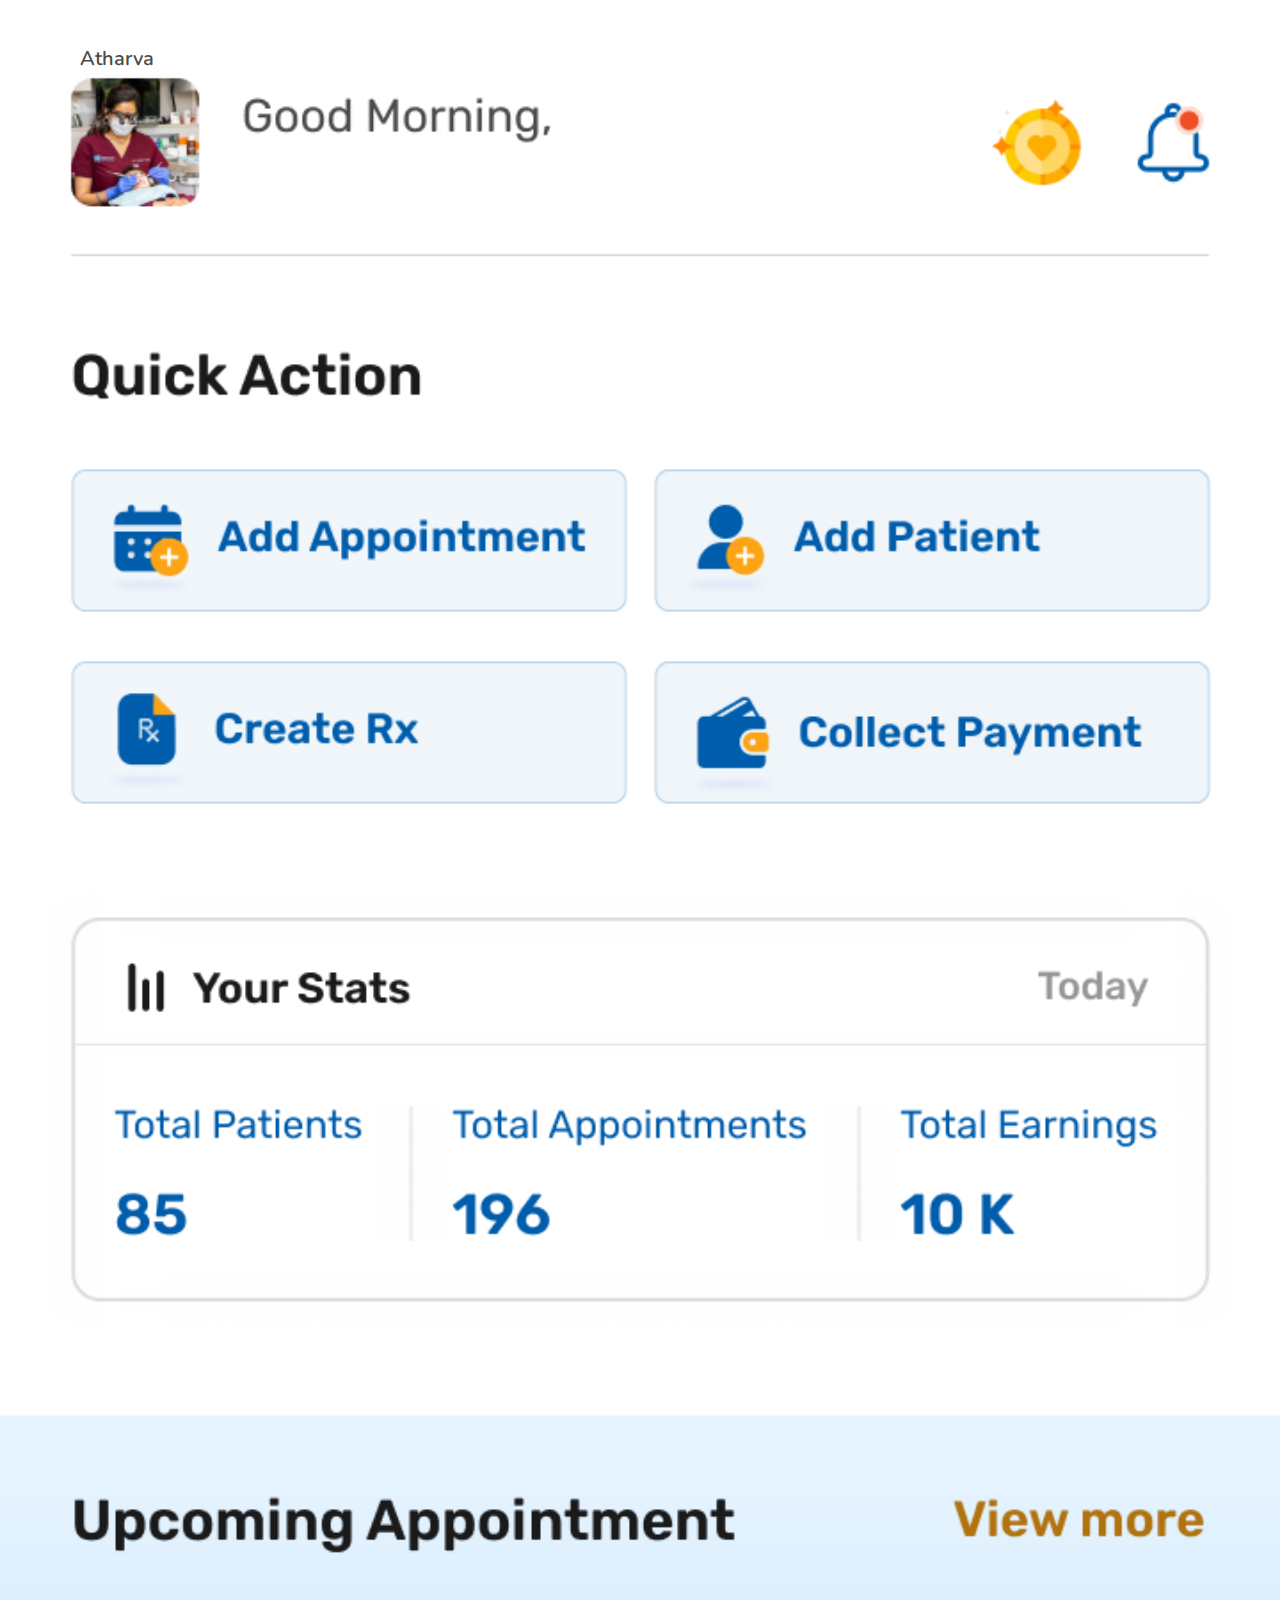
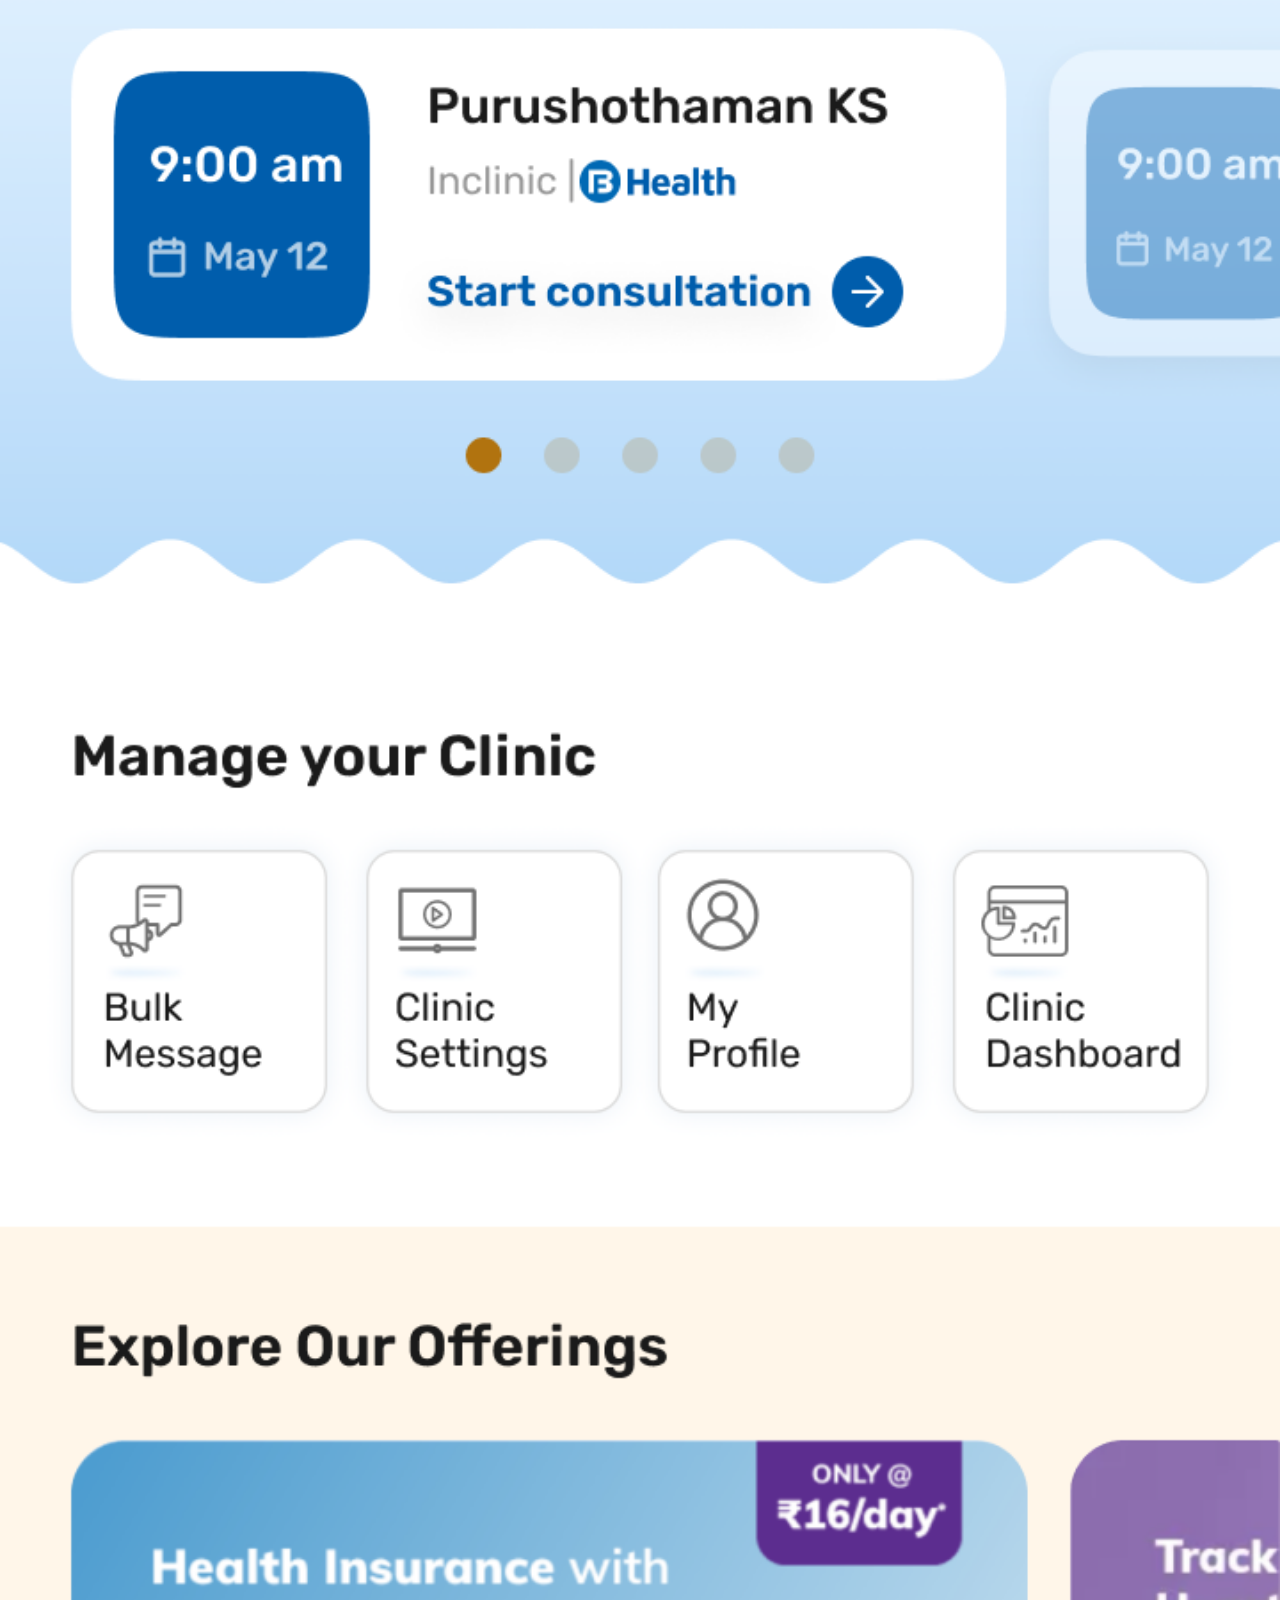
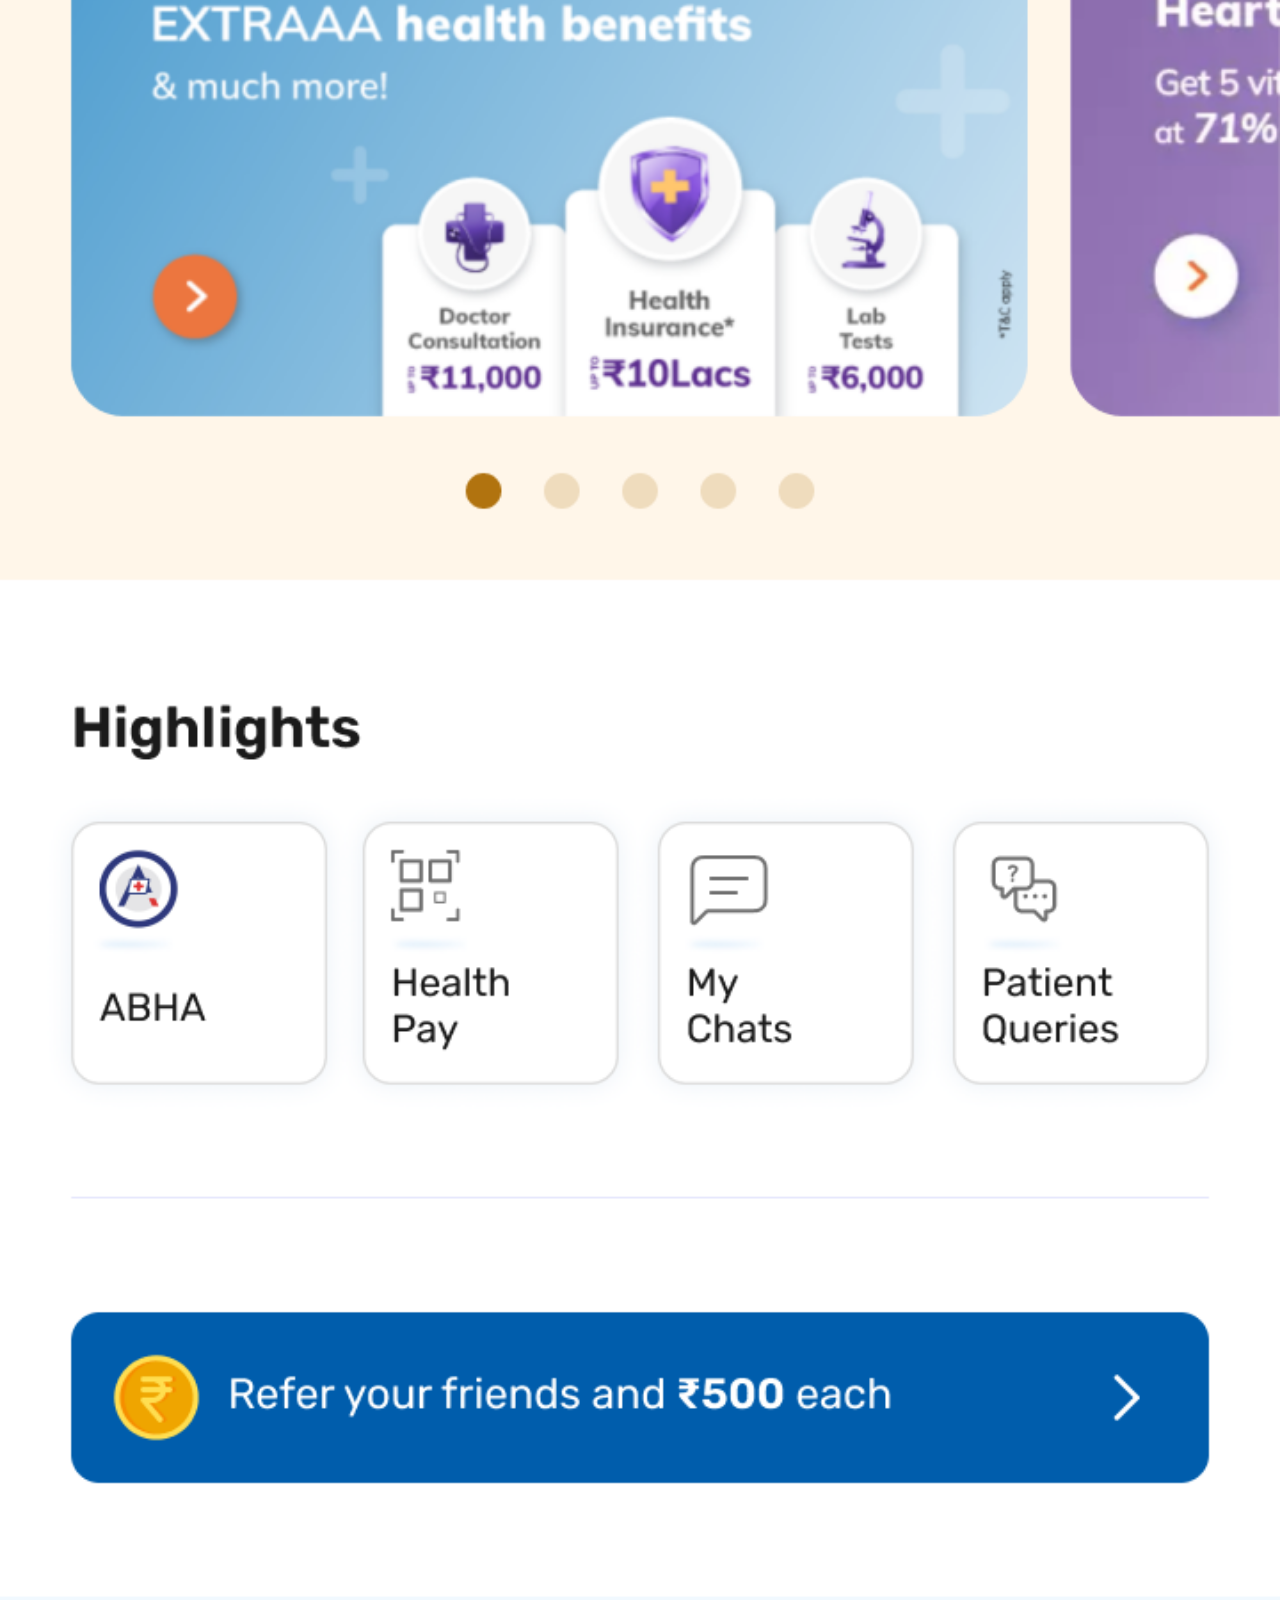
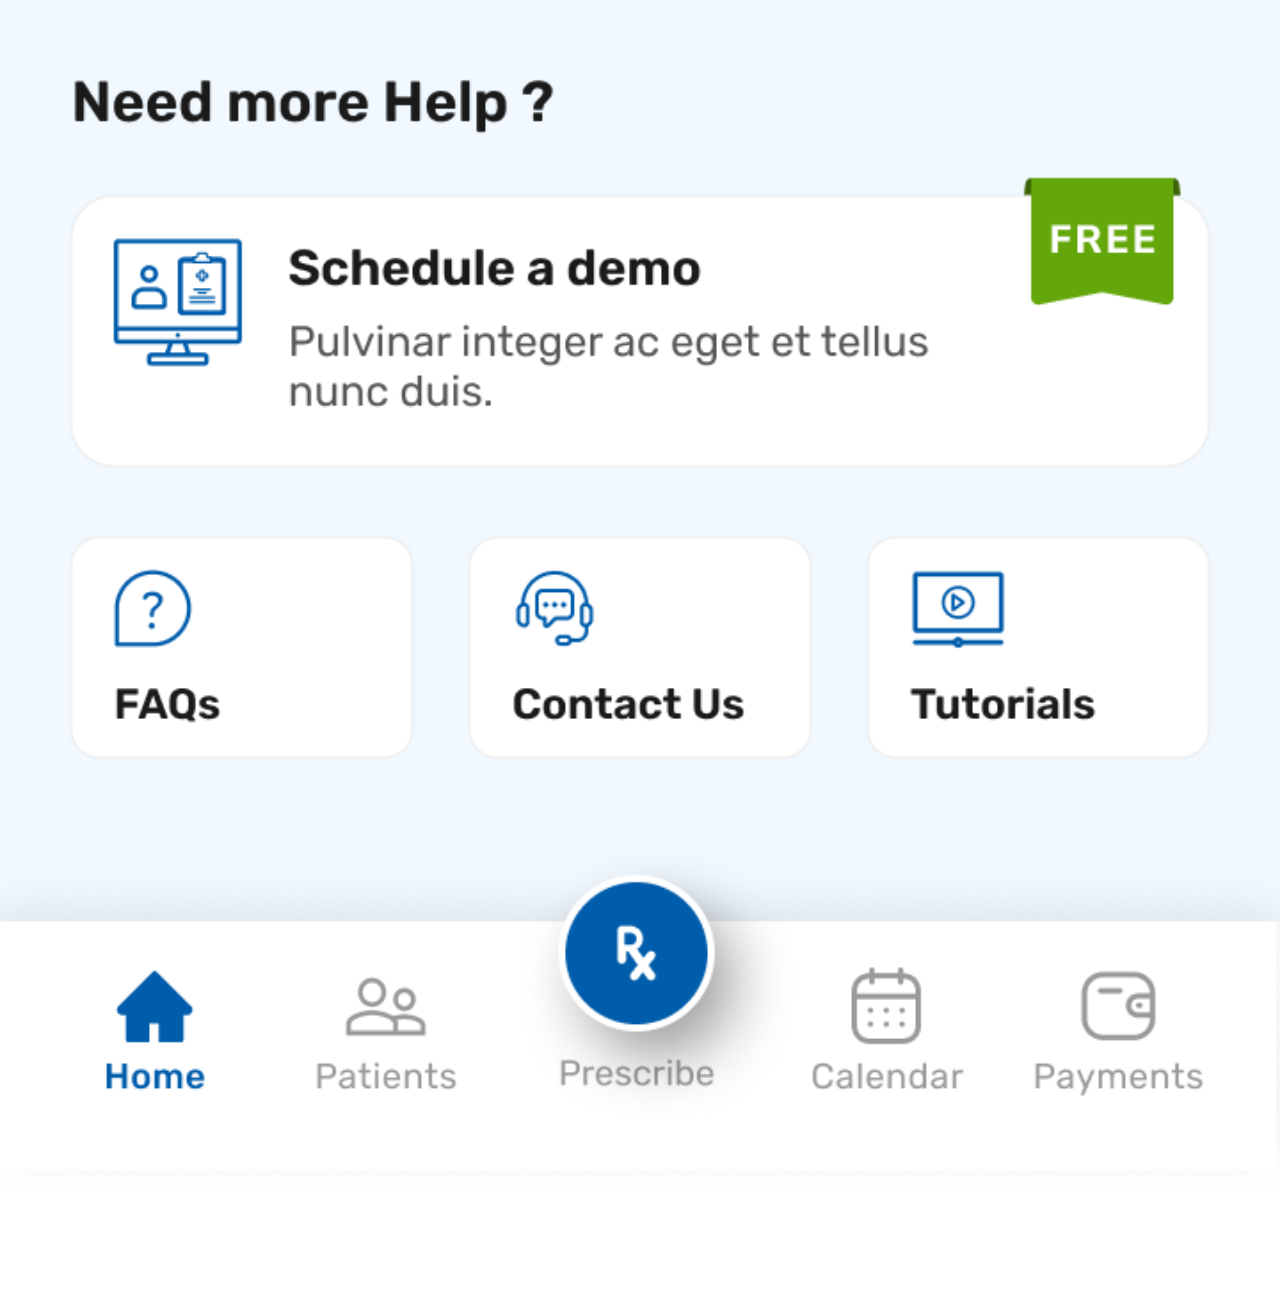
==== index.html @ d2f4ed84 "MOD | stules" ====
<!DOCTYPE html>
<html lang="en">
  <head>
    <meta charset="UTF-8">
    <meta name="viewport" content="width=device-width, initial-scale=1.0">
    <meta http-equiv="X-UA-Compatible" content="ie=edge">
    <link rel="stylesheet" href="css/style.css">
    <link rel="manifest" href="manifest.json">
    <!-- ios support -->
    <link rel="apple-touch-icon" href="images/icons/icon-72x72.png">
    <link rel="apple-touch-icon" href="images/icons/icon-96x96.png">
    <link rel="apple-touch-icon" href="images/icons/icon-128x128.png">
    <link rel="apple-touch-icon" href="images/icons/icon-144x144.png">
    <link rel="apple-touch-icon" href="images/icons/icon-152x152.png">
    <link rel="apple-touch-icon" href="images/icons/icon-192x192.png">
    <link rel="apple-touch-icon" href="images/icons/icon-384x384.png">
    <link rel="apple-touch-icon" href="images/icons/icon-512x512.png">
    <meta name="apple-mobile-web-app-status-bar" content="#db4938">
    <meta name="theme-color" content="#db4938">
    <title>DRx App</title>
  </head>
  <body>
      <img src="https://atharvadeolalikar.github.io/bfhl-pwa/images/homepage-v2.png" class="homepage"/>
      <p class="docName" id="docName"></p>
      <script src="js/app.js"></script>
  </body>
</html>
---- css/style.css ----
@import url("https://fonts.googleapis.com/css?family=Nunito:400,700&display=swap");

body {
  background: #fdfdfd;
  font-family: "Nunito", sans-serif;
  font-size: 1rem;
  margin: 0;
  padding: 0;
  box-sizing: border-box;
}

.homepage{
  height: auto;
  width: 100%;
  position: absolute;
  top: 0;
  left: 0;
  bottom: 0;
  right: 0;
}

.docName{
  position: absolute;
  top: 25px;
  left: 80px;
  z-index: 999;
  color: #4B4B4B;
  font-size: 20px;
  font-weight: 600;
}
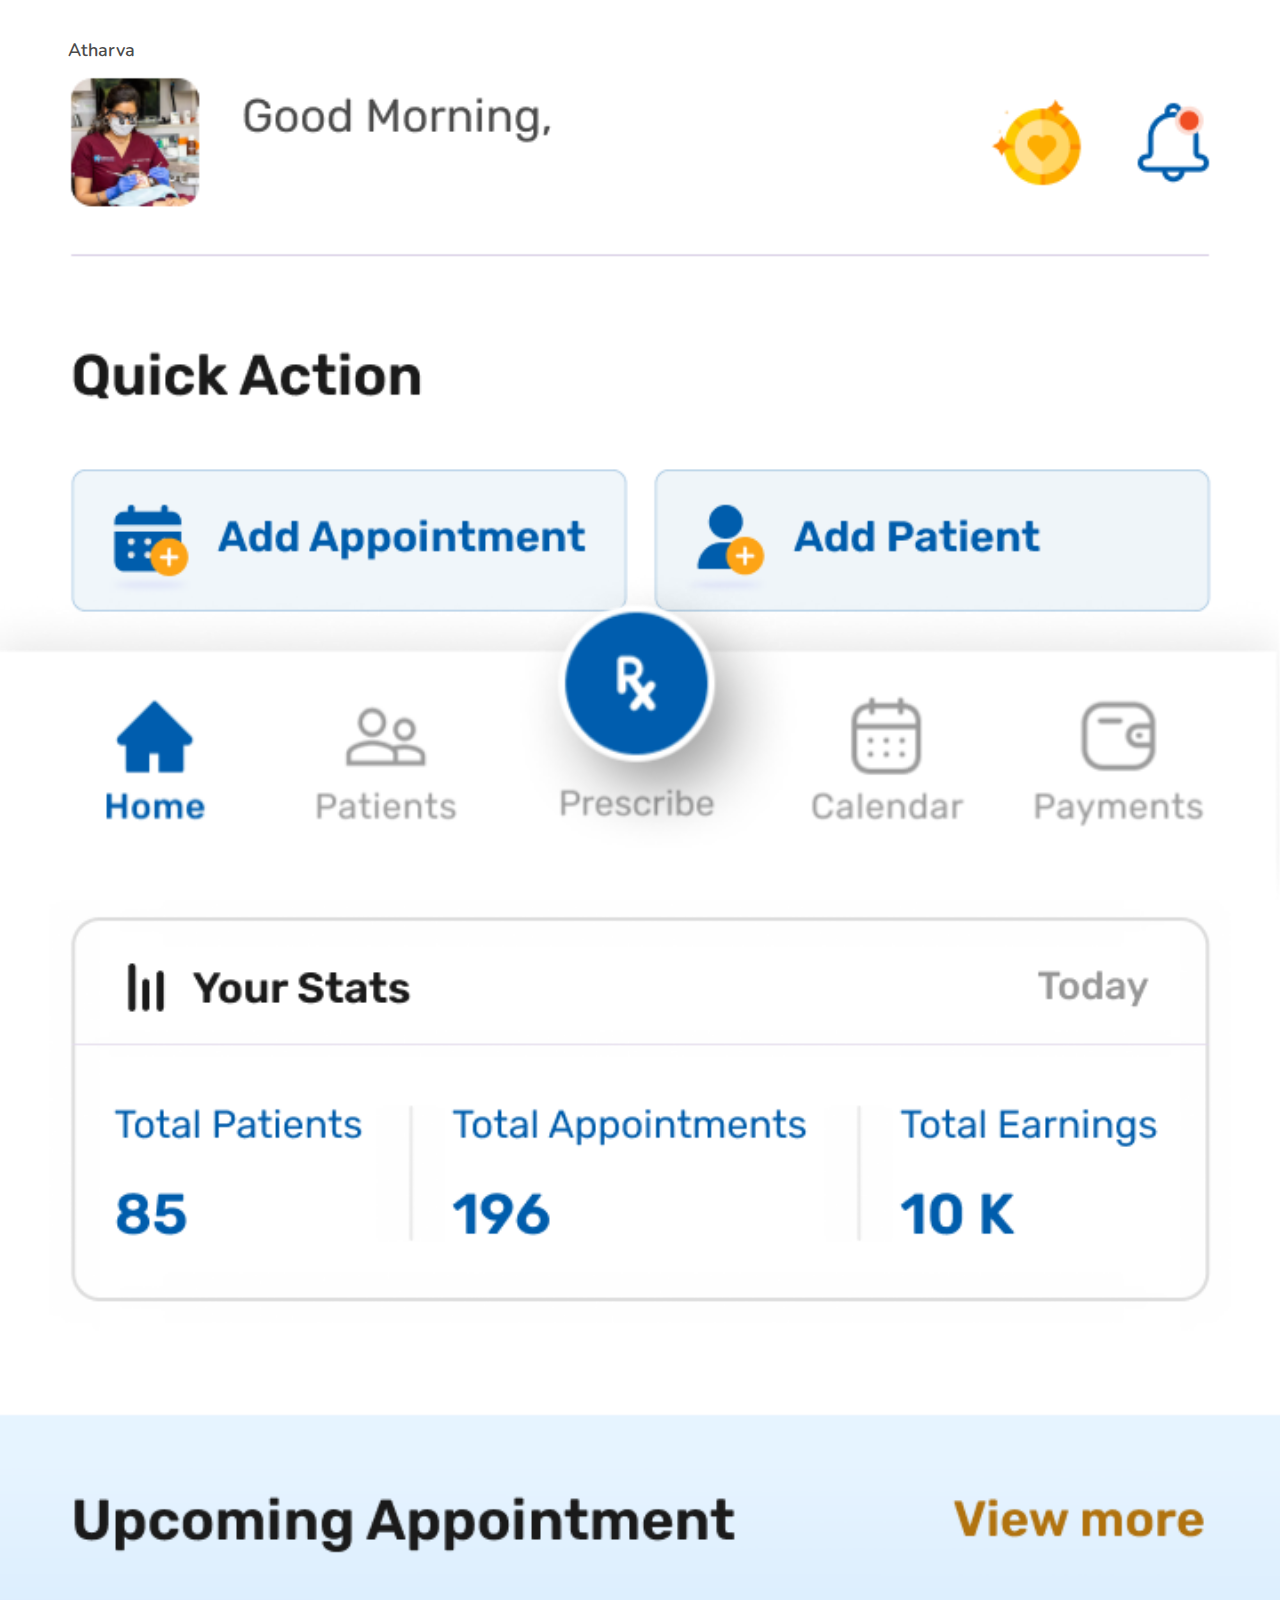
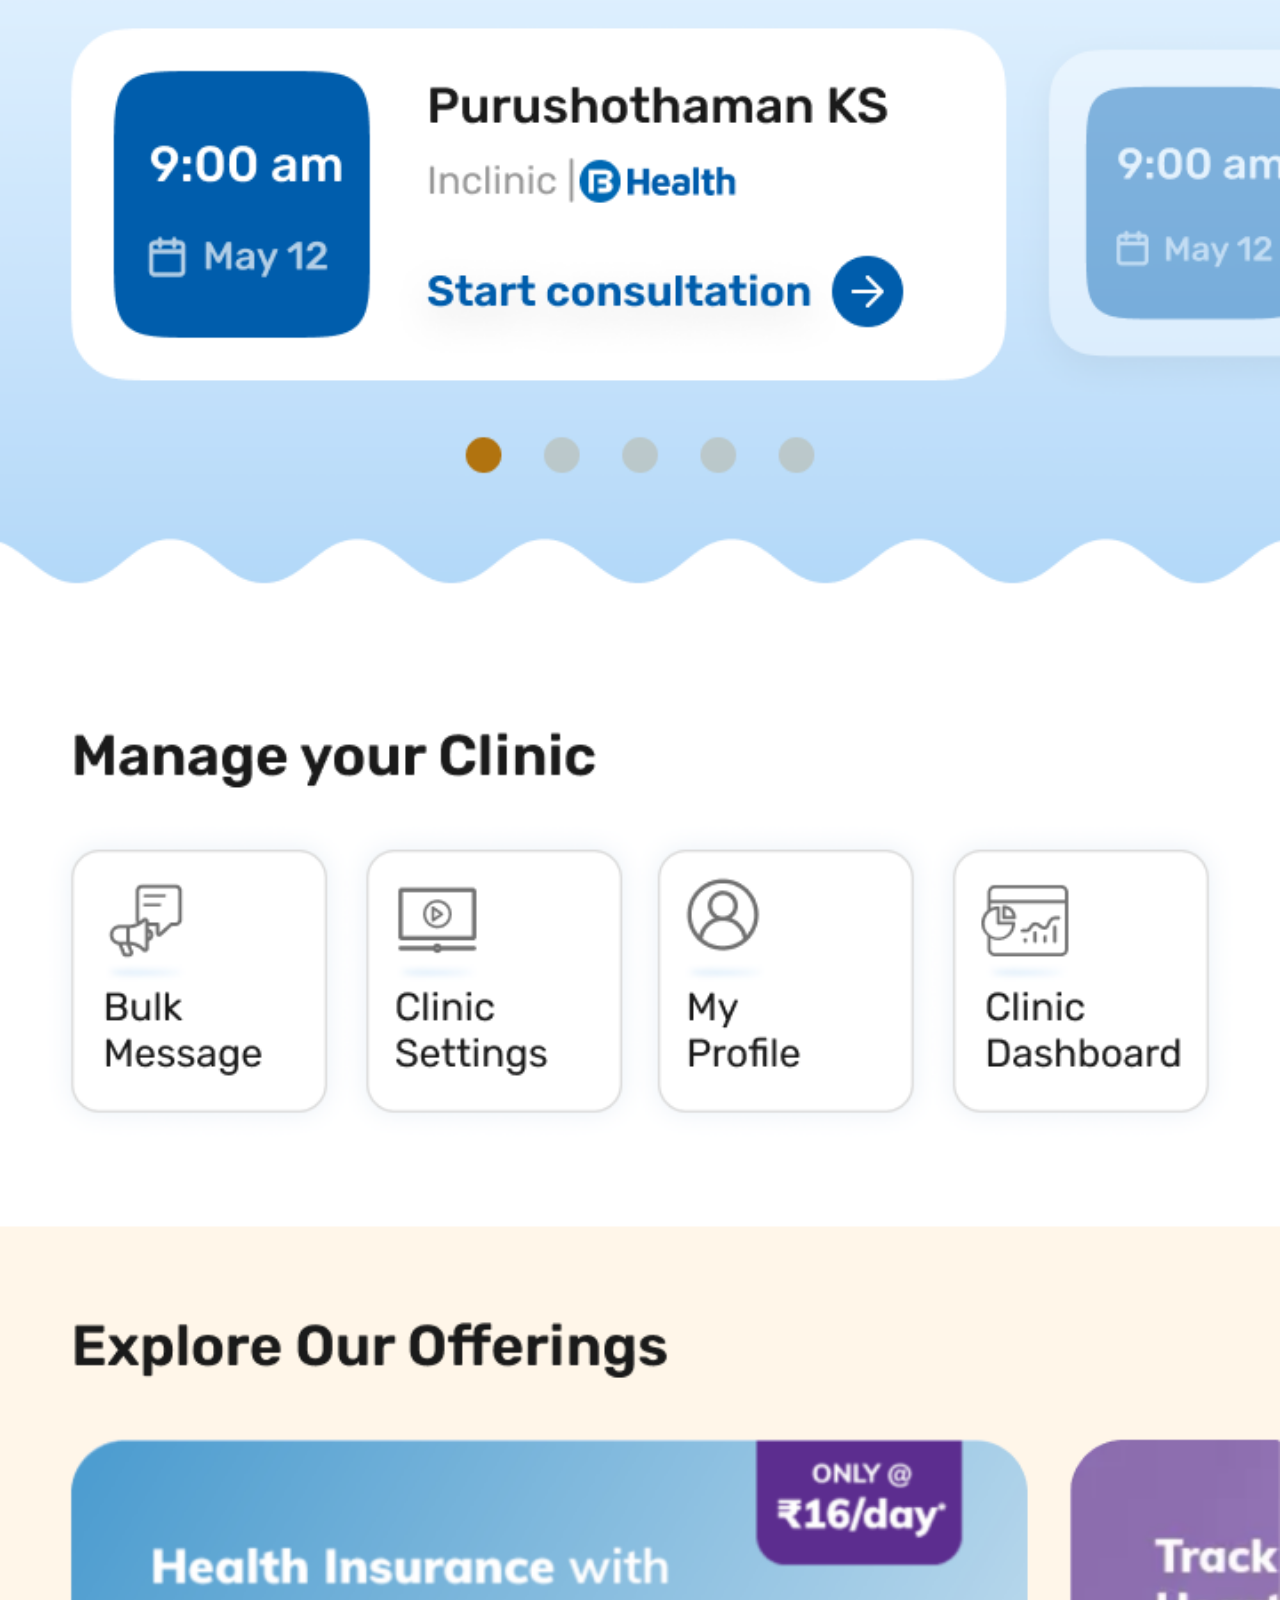
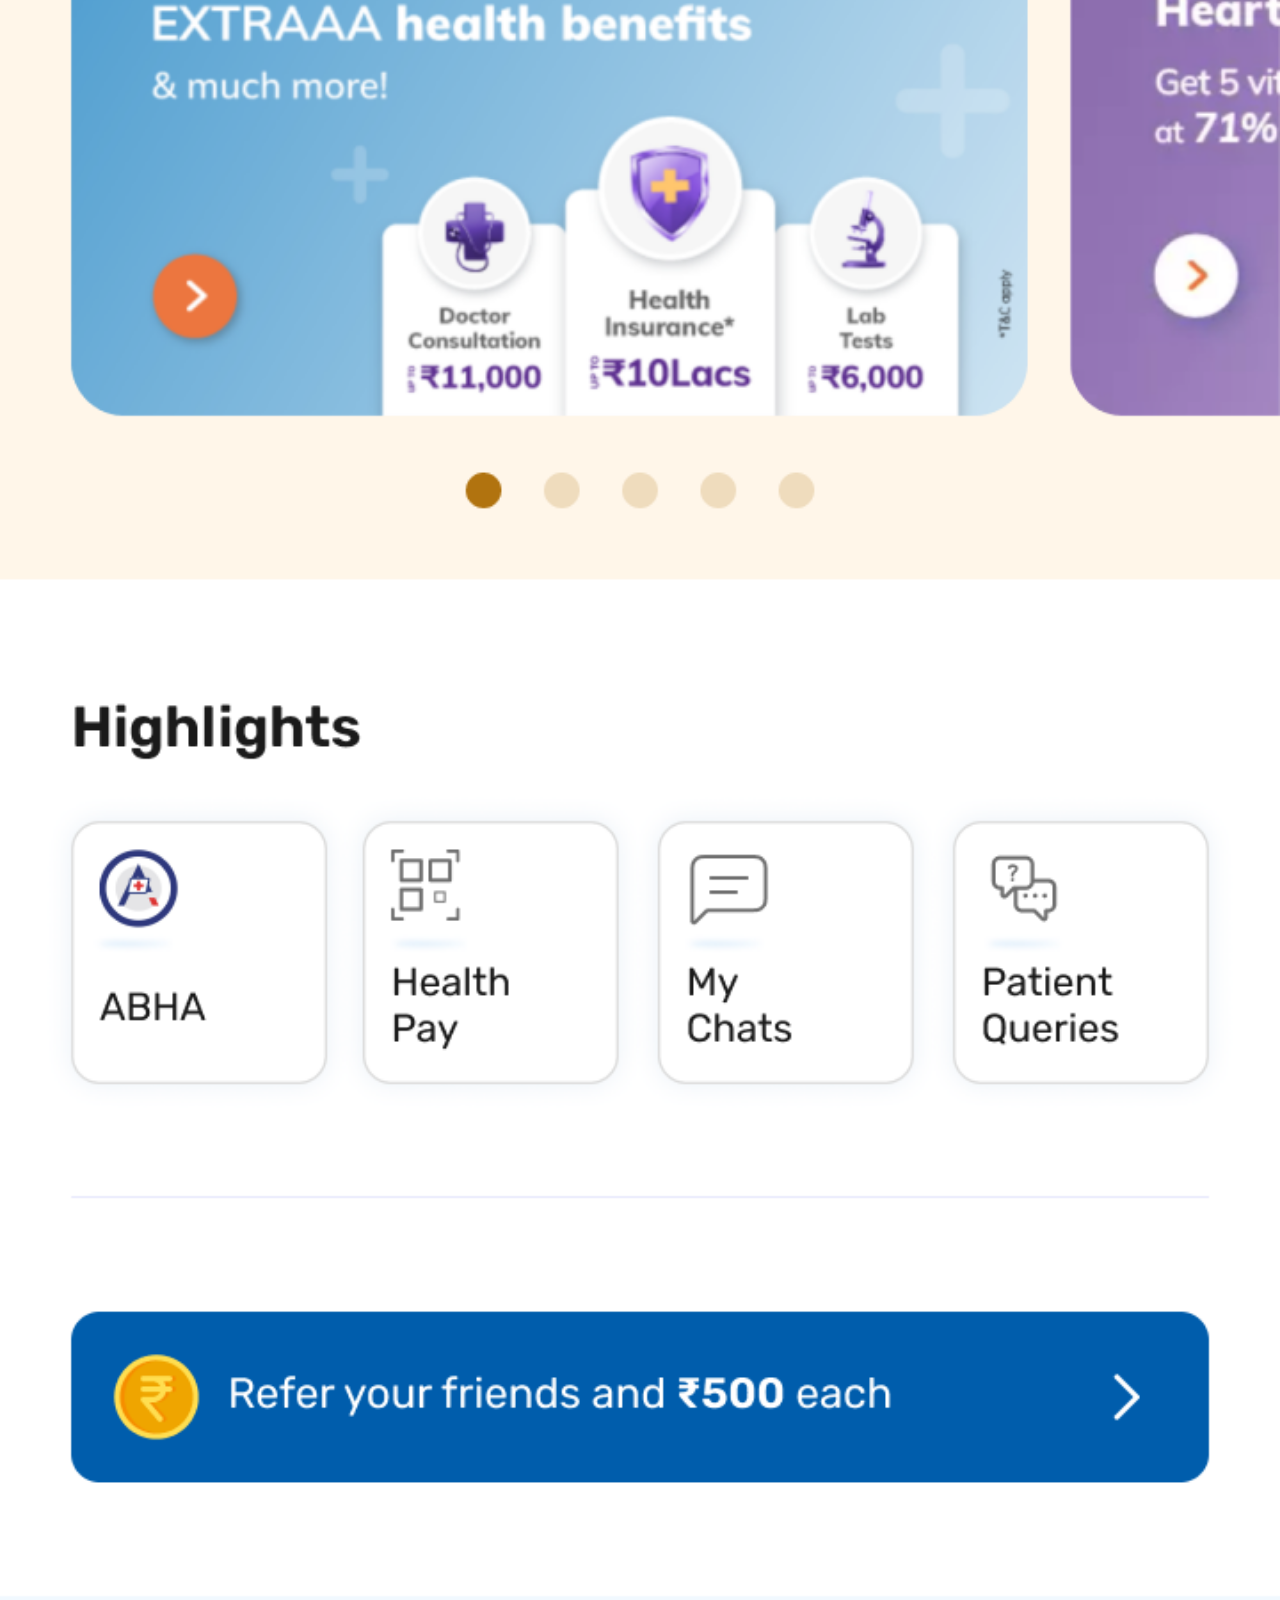
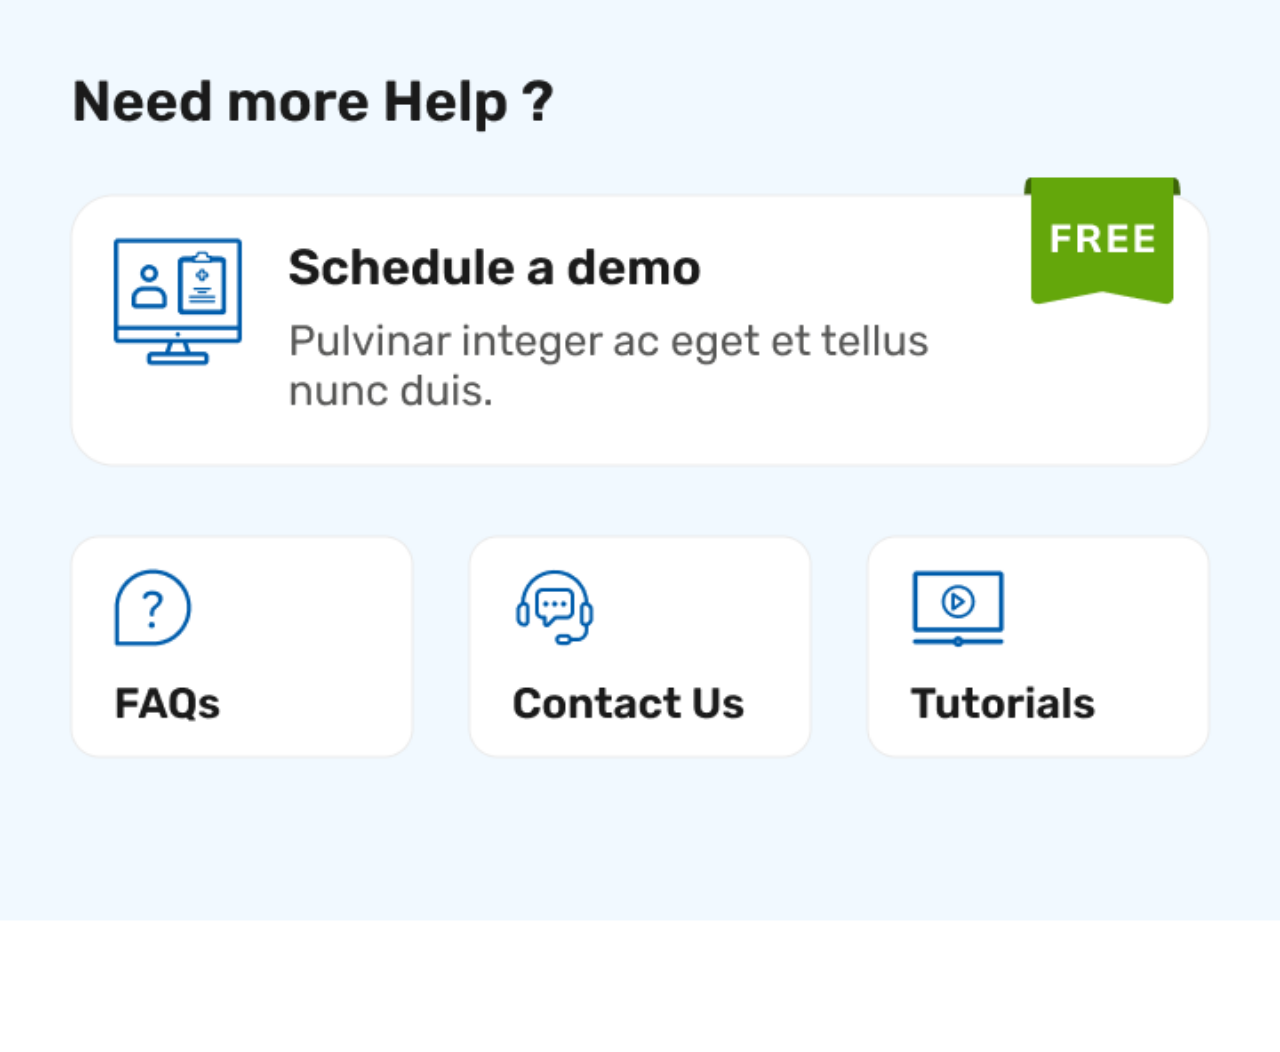
==== commit 40e26379: "MOD | styles" ====
--- a/index.html
+++ b/index.html
@@ -20,7 +20,8 @@
     <title>DRx App</title>
   </head>
   <body>
-      <img src="https://atharvadeolalikar.github.io/bfhl-pwa/images/homepage-v2.png" class="homepage"/>
+      <img src="https://atharvadeolalikar.github.io/bfhl-pwa/images/homepage-v3.png" class="homepage"/>
+      <img src="https://atharvadeolalikar.github.io/bfhl-pwa/images/NavBar.png" class="homeNav">
       <p class="docName" id="docName"></p>
       <script src="js/app.js"></script>
   </body>
--- a/css/style.css
+++ b/css/style.css
@@ -21,10 +21,18 @@
 
 .docName{
   position: absolute;
-  top: 25px;
-  left: 80px;
+  top: 20px;
+  left: 68px;
   z-index: 999;
   color: #4B4B4B;
-  font-size: 20px;
+  font-size: 18px;
   font-weight: 600;
+}
+
+.homeNav{
+  position: fixed;
+  left: 0;
+  bottom: 0;
+  right: 0;
+  width: 100%;
 }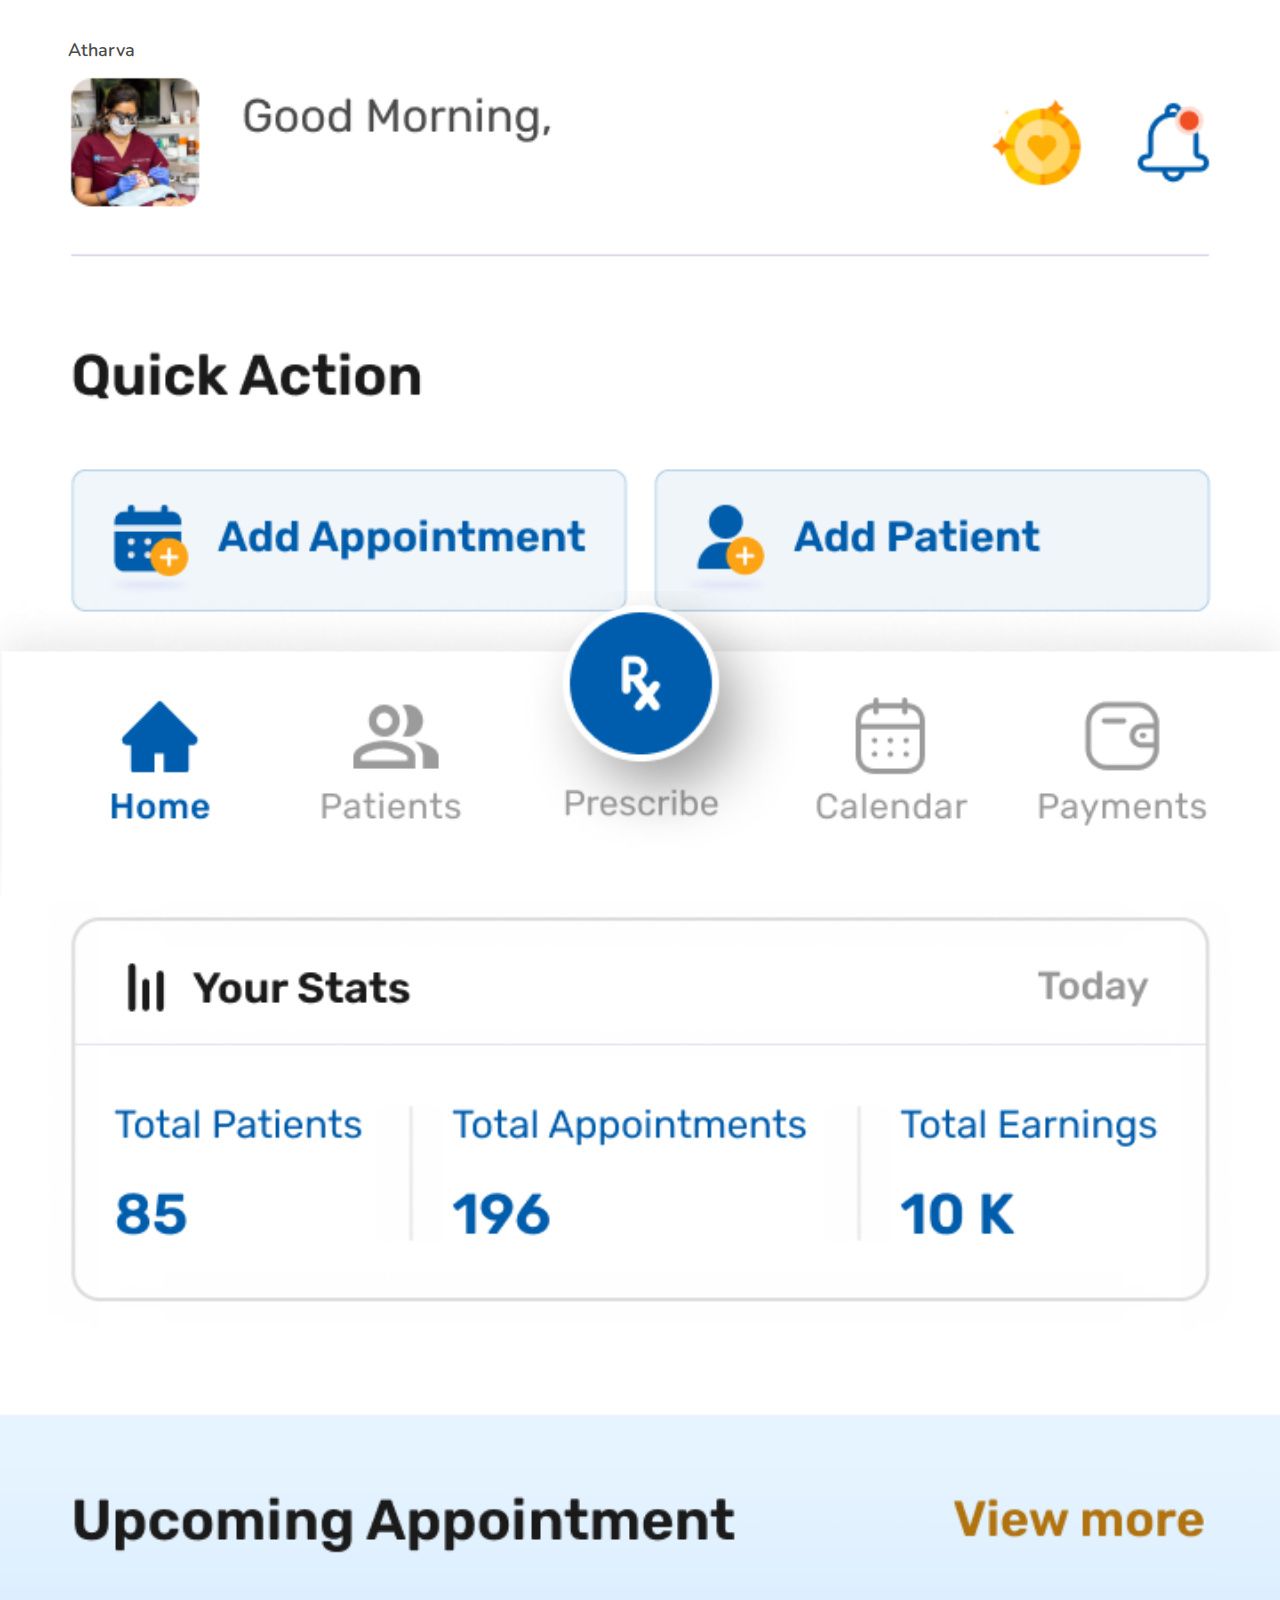
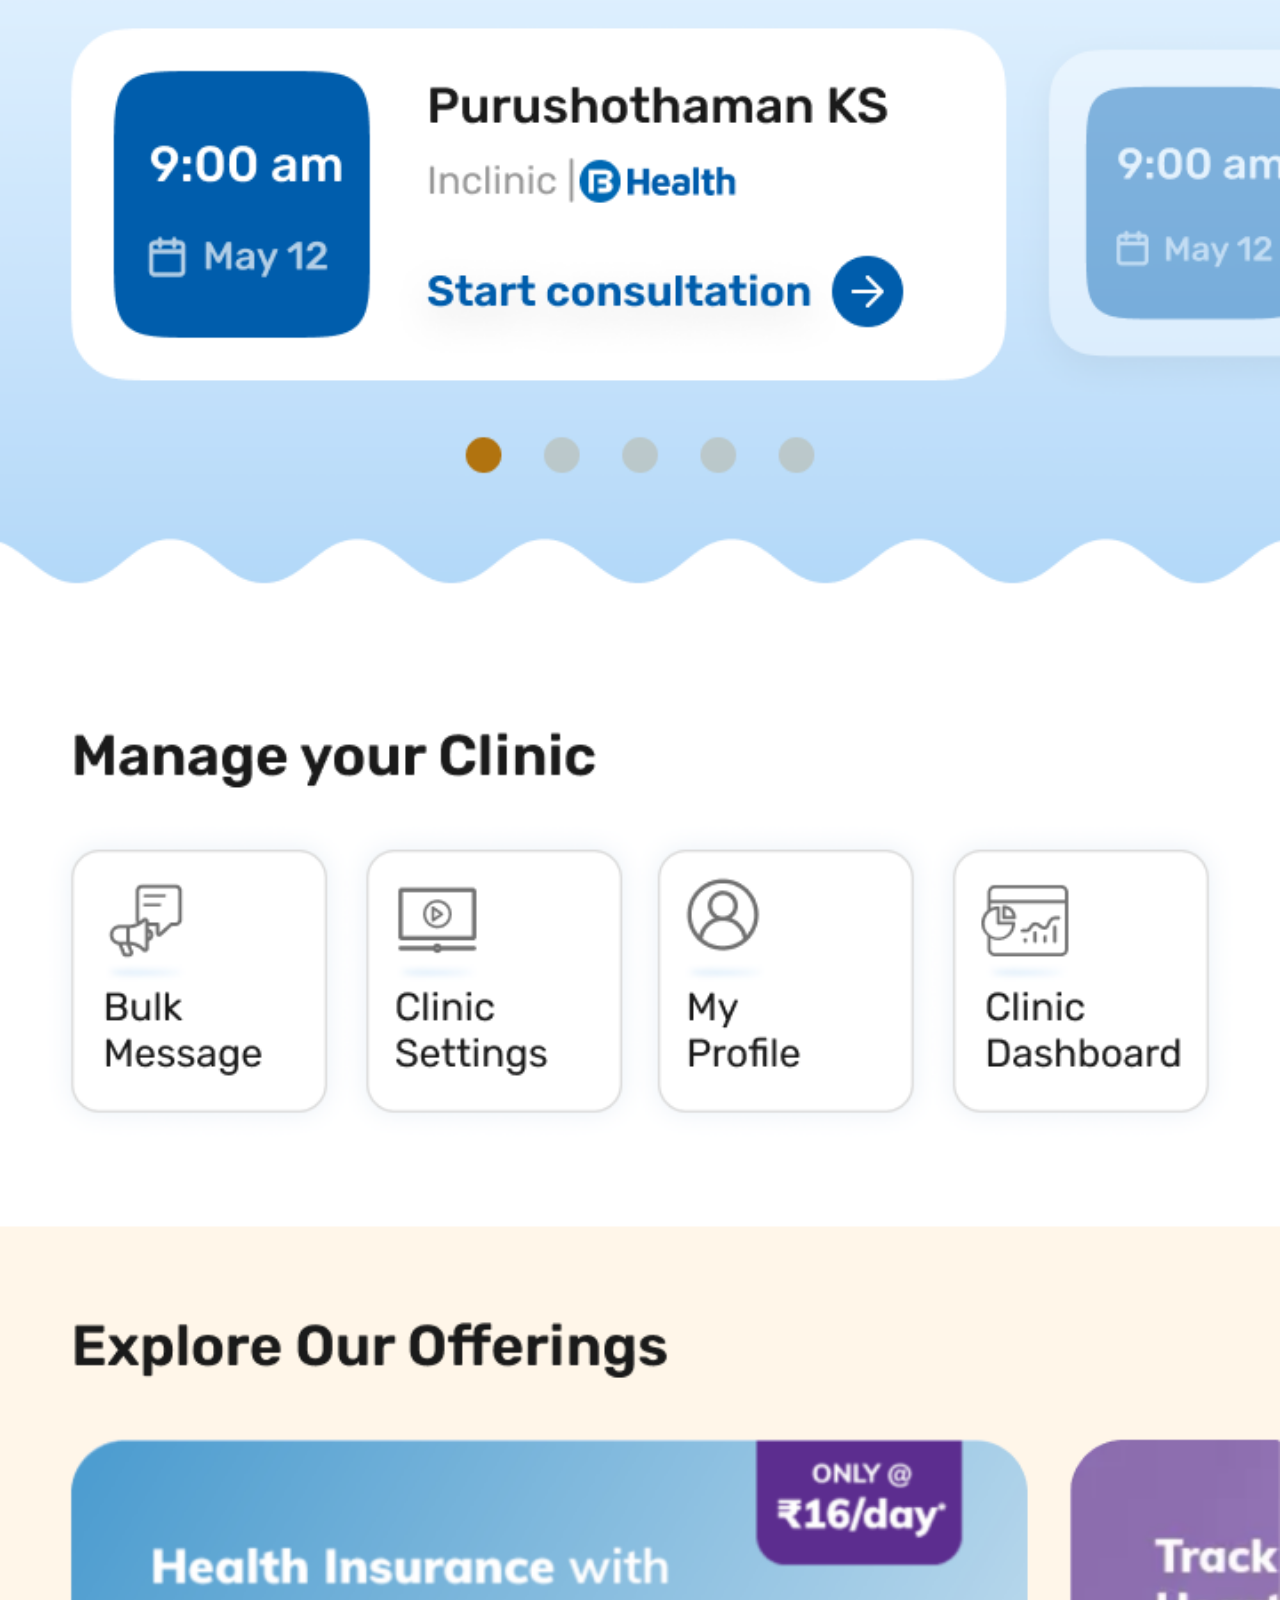
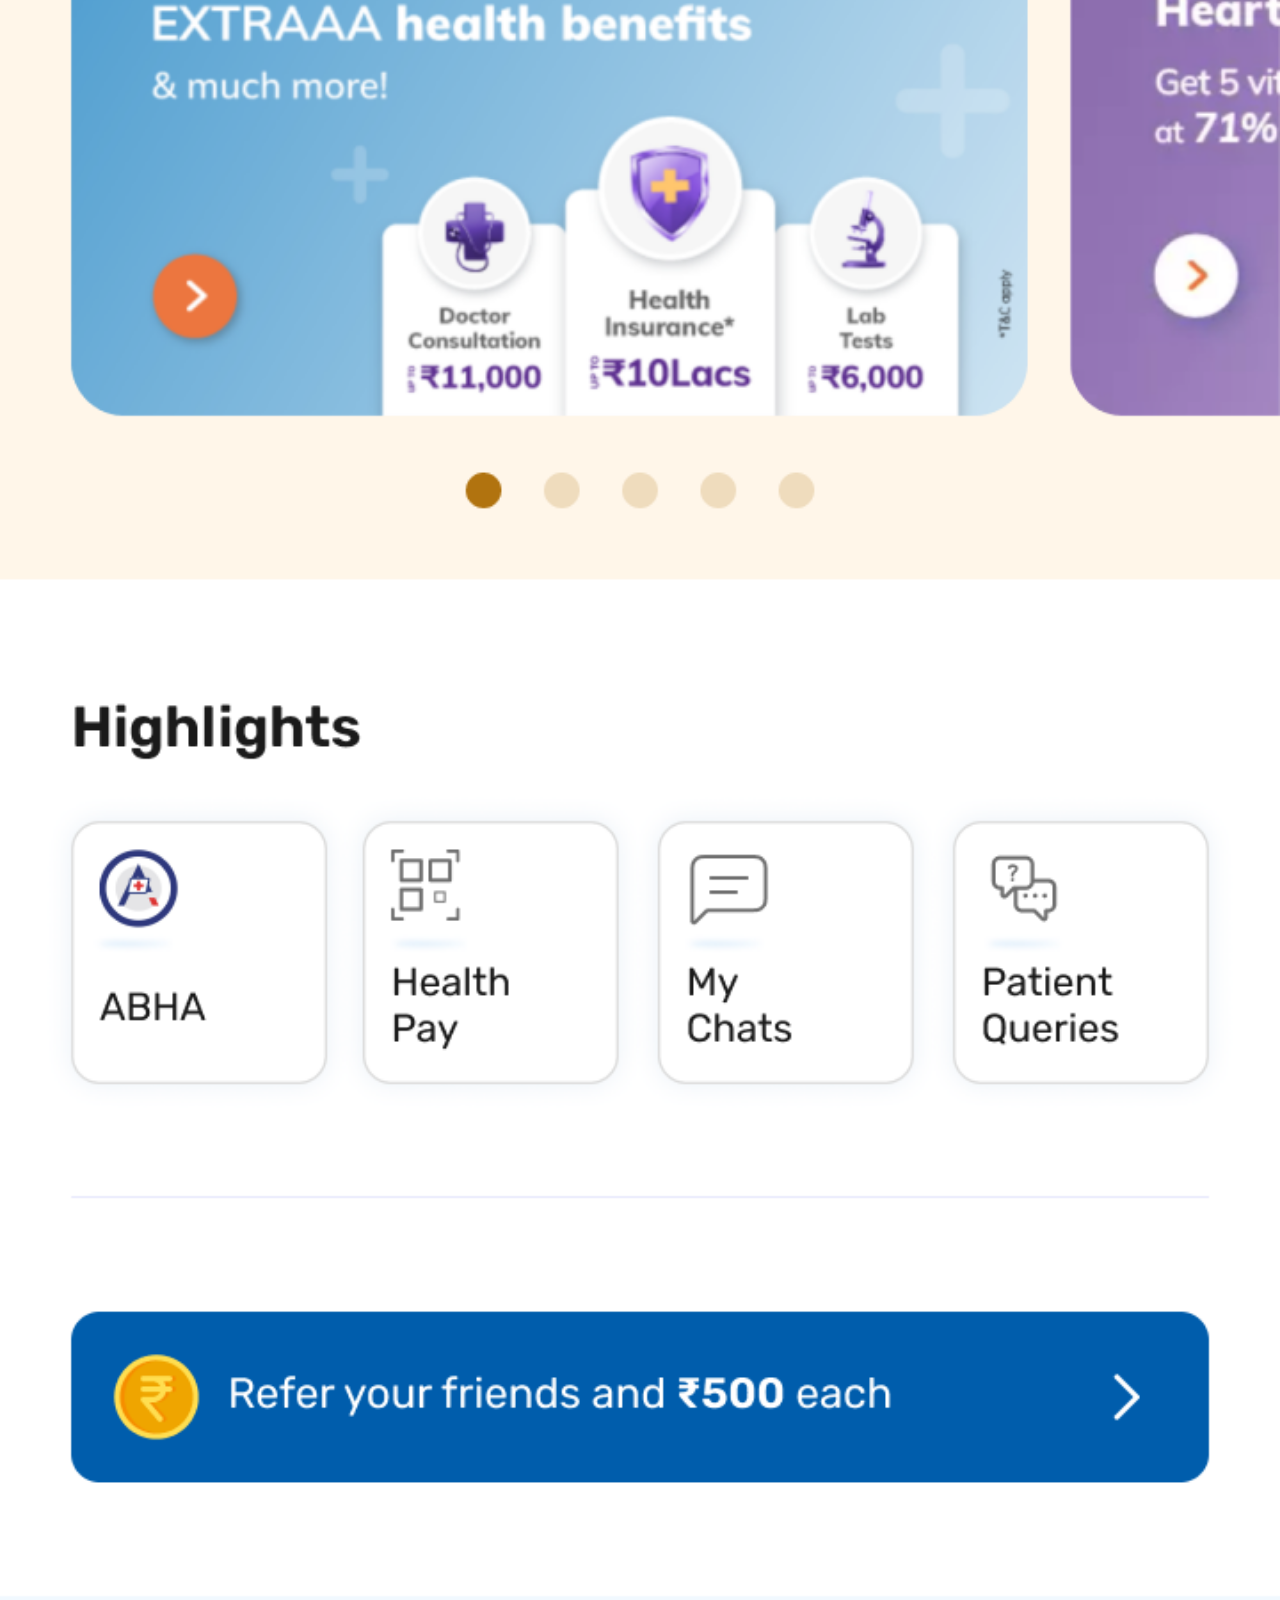
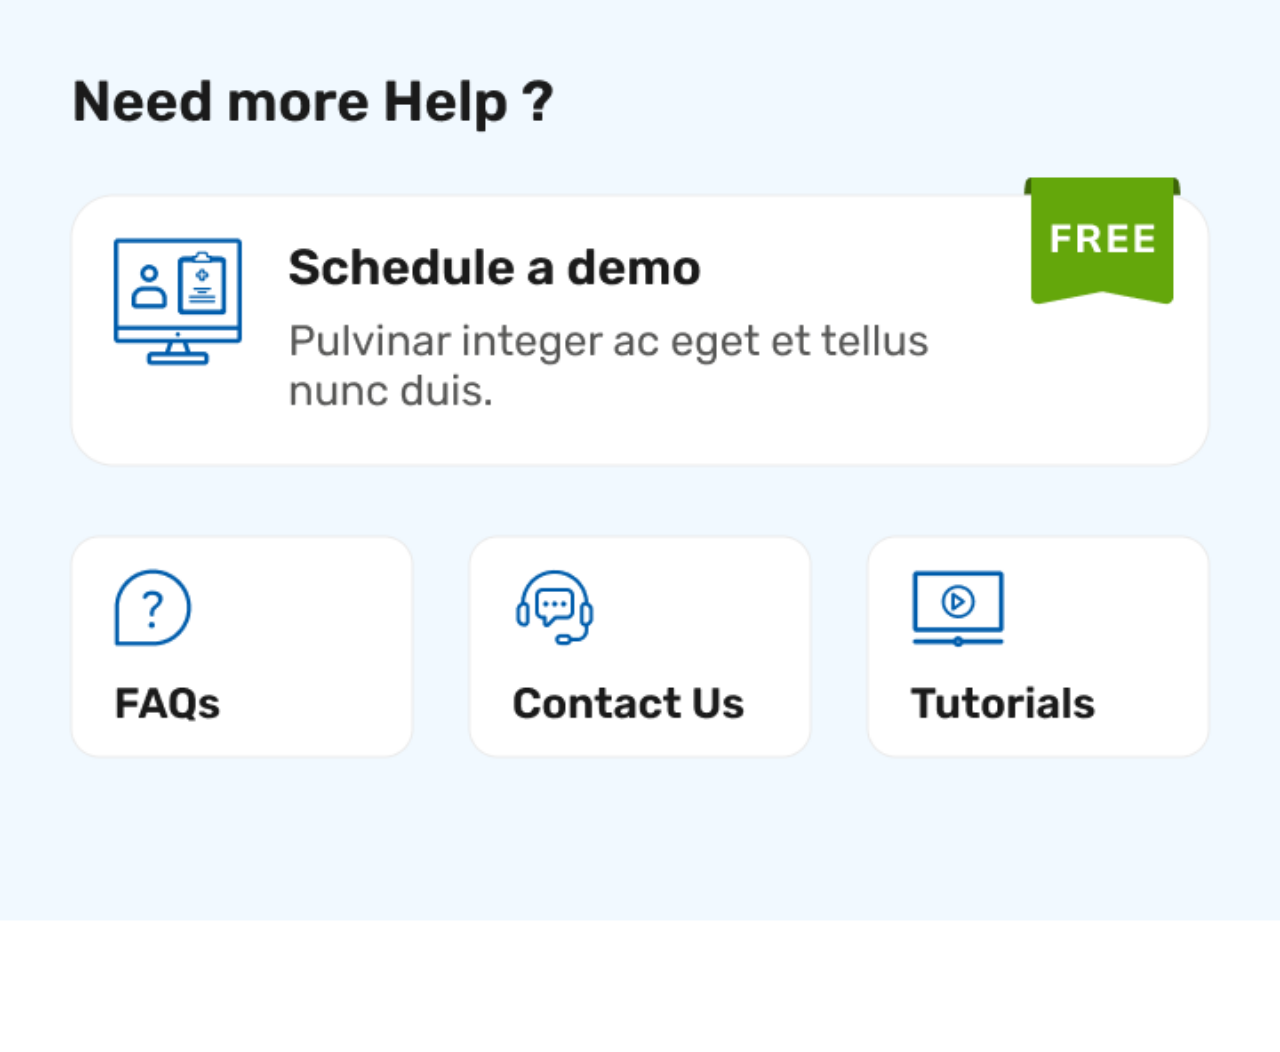
==== commit a98c0a76: "initial commit v5" ====
--- a/index.html
+++ b/index.html
@@ -2,9 +2,10 @@
 <html lang="en">
   <head>
     <meta charset="UTF-8">
-    <meta name="viewport" content="width=device-width, initial-scale=1.0">
+    <meta name="viewport" content="width=device-width, initial-scale=1.0, maximum-scale=1.0, user-scalable=0"/>
     <meta http-equiv="X-UA-Compatible" content="ie=edge">
     <link rel="stylesheet" href="css/style.css">
+    <link rel="stylesheet" href="css/common.css">
     <link rel="manifest" href="manifest.json">
     <!-- ios support -->
     <link rel="apple-touch-icon" href="images/icons/icon-72x72.png">
@@ -15,14 +16,21 @@
     <link rel="apple-touch-icon" href="images/icons/icon-192x192.png">
     <link rel="apple-touch-icon" href="images/icons/icon-384x384.png">
     <link rel="apple-touch-icon" href="images/icons/icon-512x512.png">
-    <meta name="apple-mobile-web-app-status-bar" content="#db4938">
-    <meta name="theme-color" content="#db4938">
+    <meta name="apple-mobile-web-app-status-bar" content="#005DAC">
+    <meta name="theme-color" content="#005DAC">
     <title>DRx App</title>
   </head>
   <body>
+    <div id="content">
+      <a href="/page.html" class="nav-link">Go to Page 2</a>
+      <div id="loader" style="position: fixed; top: 0; left: 0; right: 0; height: 3px; background: #005DAC; z-index: 999; width: 0px;"></div>
       <img src="https://atharvadeolalikar.github.io/bfhl-pwa/images/homepage-v3.png" class="homepage"/>
-      <img src="https://atharvadeolalikar.github.io/bfhl-pwa/images/NavBar.png" class="homeNav">
+      <div id="add-appt-btn" style="position: absolute; top: 130px; left: 20px; height: 45px; width: 150px;"></div>
+      <div id="patient-list-btn" style="position: fixed; bottom: 10px; left: 80px; height: 50px; width: 60px; z-index: 9999;"></div>
+      <img src="https://atharvadeolalikar.github.io/bfhl-pwa/images/nav-2.png" class="homeNav">
       <p class="docName" id="docName"></p>
       <script src="js/app.js"></script>
+      <script src="js/animation.js"></script>
+    </div>
   </body>
 </html>
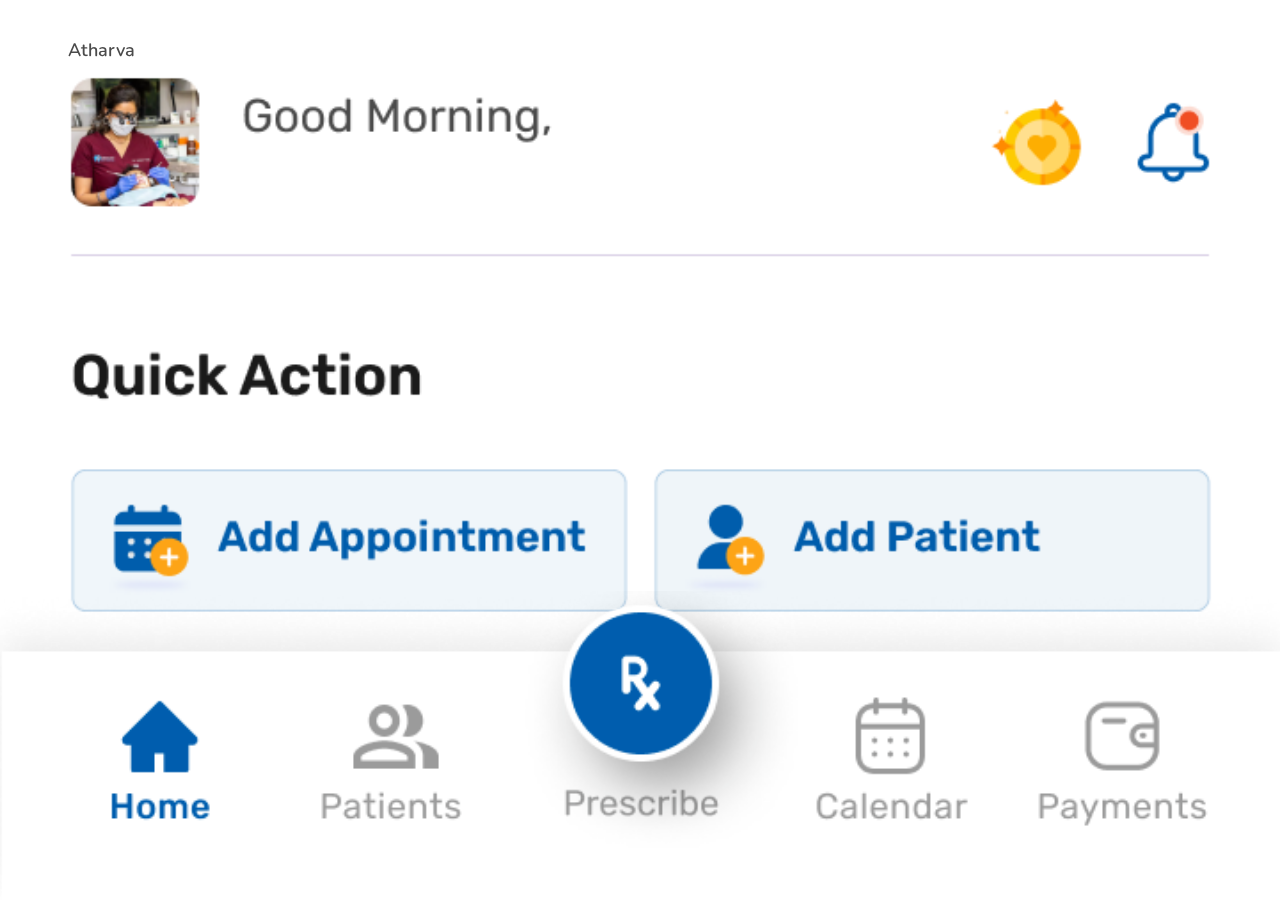
==== commit 08435acd: "initial commit v6" ====
--- a/index.html
+++ b/index.html
@@ -22,11 +22,15 @@
   </head>
   <body>
     <div id="content">
-      <a href="/page.html" class="nav-link">Go to Page 2</a>
+      <div id="overlay" style="position: fixed; top: 0; bottom: 0; left: 0; right: 0; pointer-events: none;" />
+      <div id="popup" style="position: fixed; bottom: 10px; left: 10px; right: 10px; background: #F1F9FF; padding: 20px; z-index: 9999; border-radius: 20px; border: 1px solid #005DAC; display: none;">
+        <p>You seem to want to experience more of the features. Please tap the button below to receive a call back within 5 minutes.</p>
+        <div style="padding: 10px; text-align: center; background: #005DAC; border-radius: 10px; color: white;">Get a callback</div>
+      </div>
       <div id="loader" style="position: fixed; top: 0; left: 0; right: 0; height: 3px; background: #005DAC; z-index: 999; width: 0px;"></div>
       <img src="https://atharvadeolalikar.github.io/bfhl-pwa/images/homepage-v3.png" class="homepage"/>
-      <div id="add-appt-btn" style="position: absolute; top: 130px; left: 20px; height: 45px; width: 150px;"></div>
-      <div id="patient-list-btn" style="position: fixed; bottom: 10px; left: 80px; height: 50px; width: 60px; z-index: 9999;"></div>
+      <div id="add-appt-btn" style="position: absolute; top: 130px; left: 20px; height: 45px; width: 150px; z-index: 999"></div>
+      <div id="patient-list-btn" style="position: fixed; bottom: 15px; left: 80px; height: 50px; width: 80px; z-index: 999; "></div>
       <img src="https://atharvadeolalikar.github.io/bfhl-pwa/images/nav-2.png" class="homeNav">
       <p class="docName" id="docName"></p>
       <script src="js/app.js"></script>
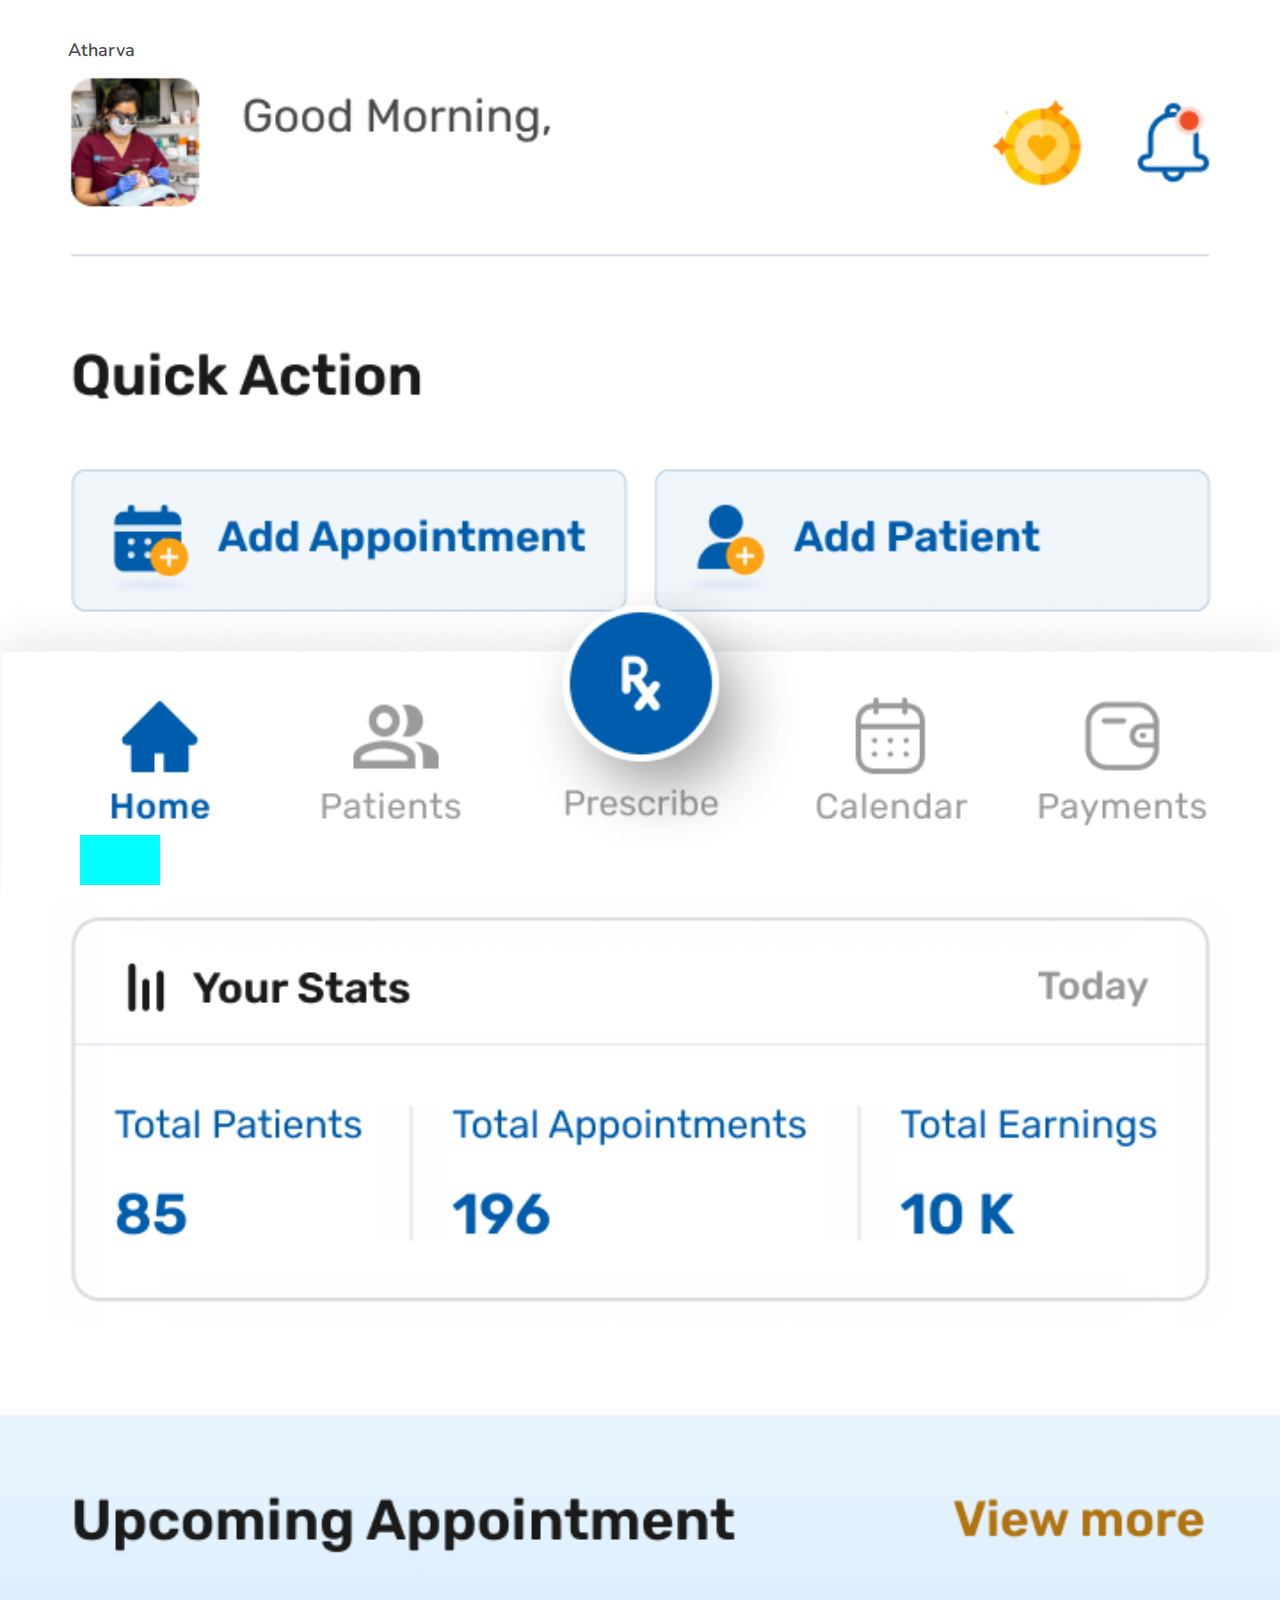
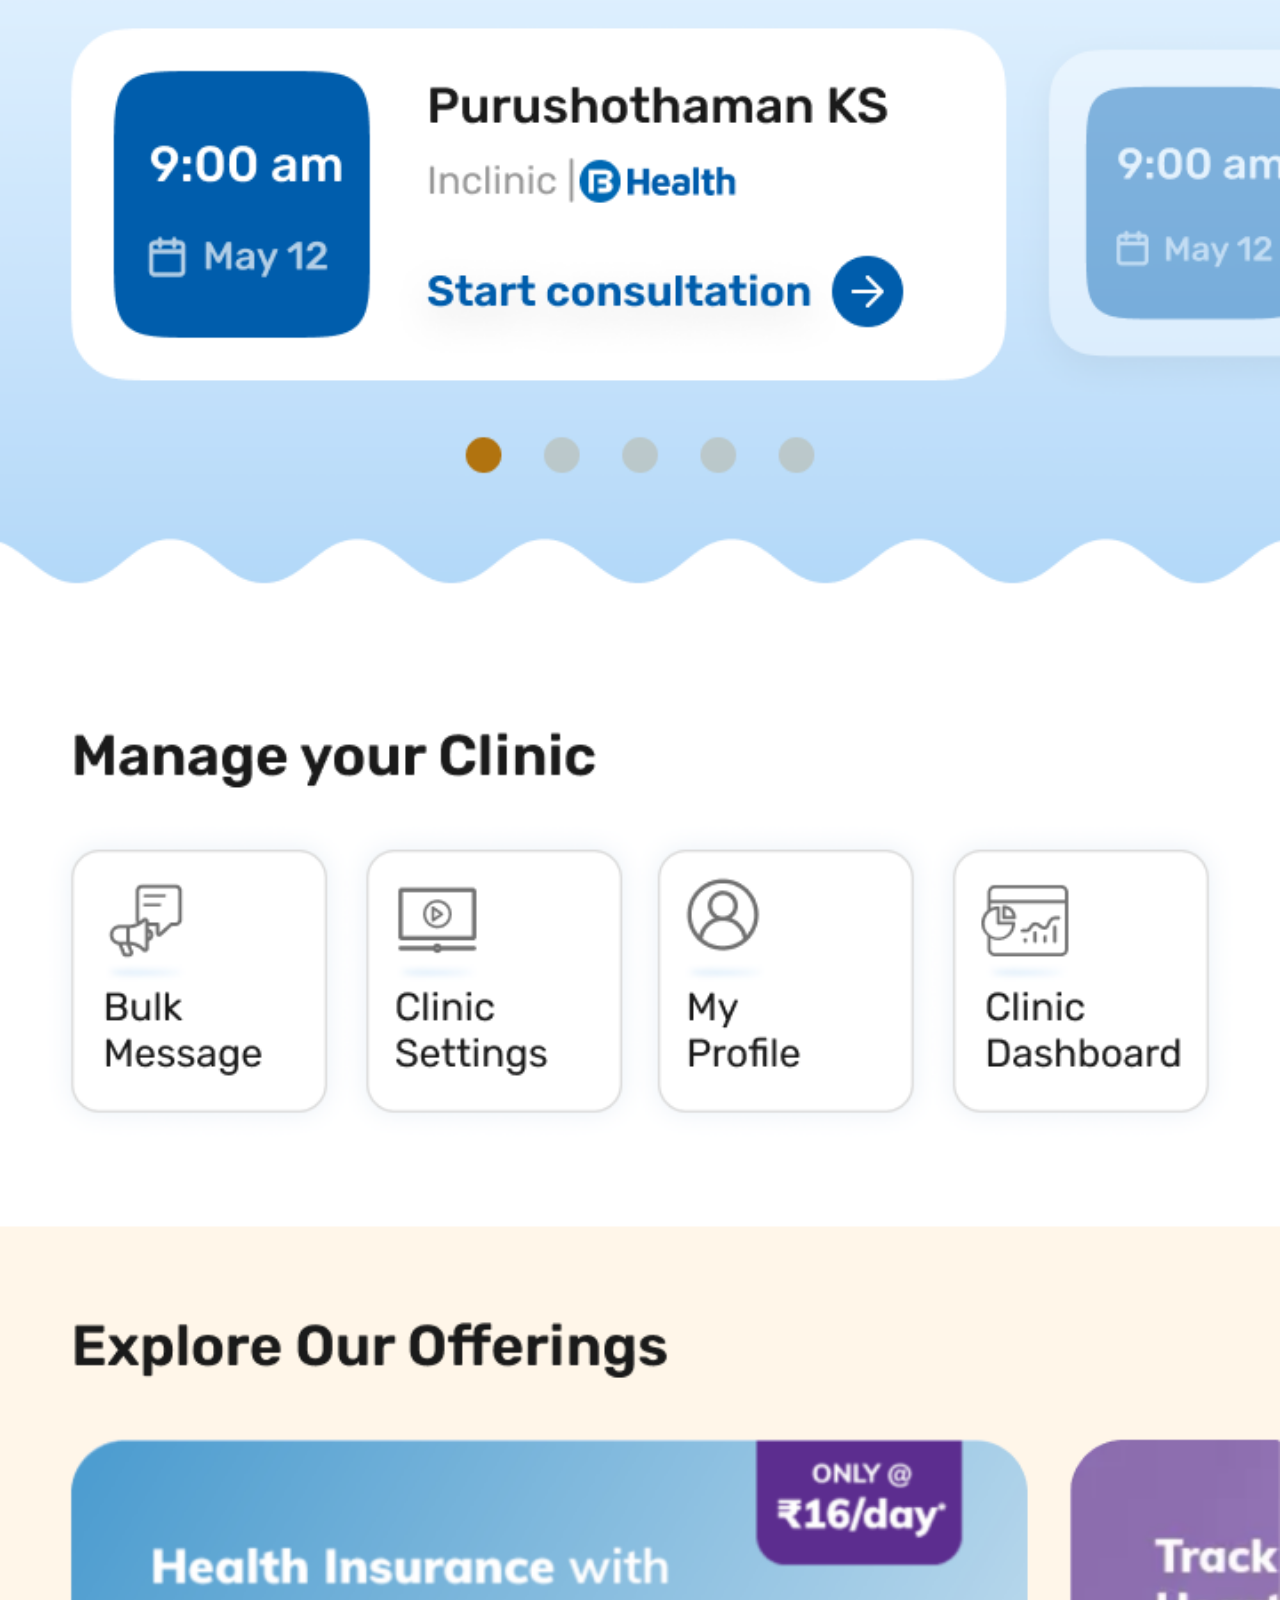
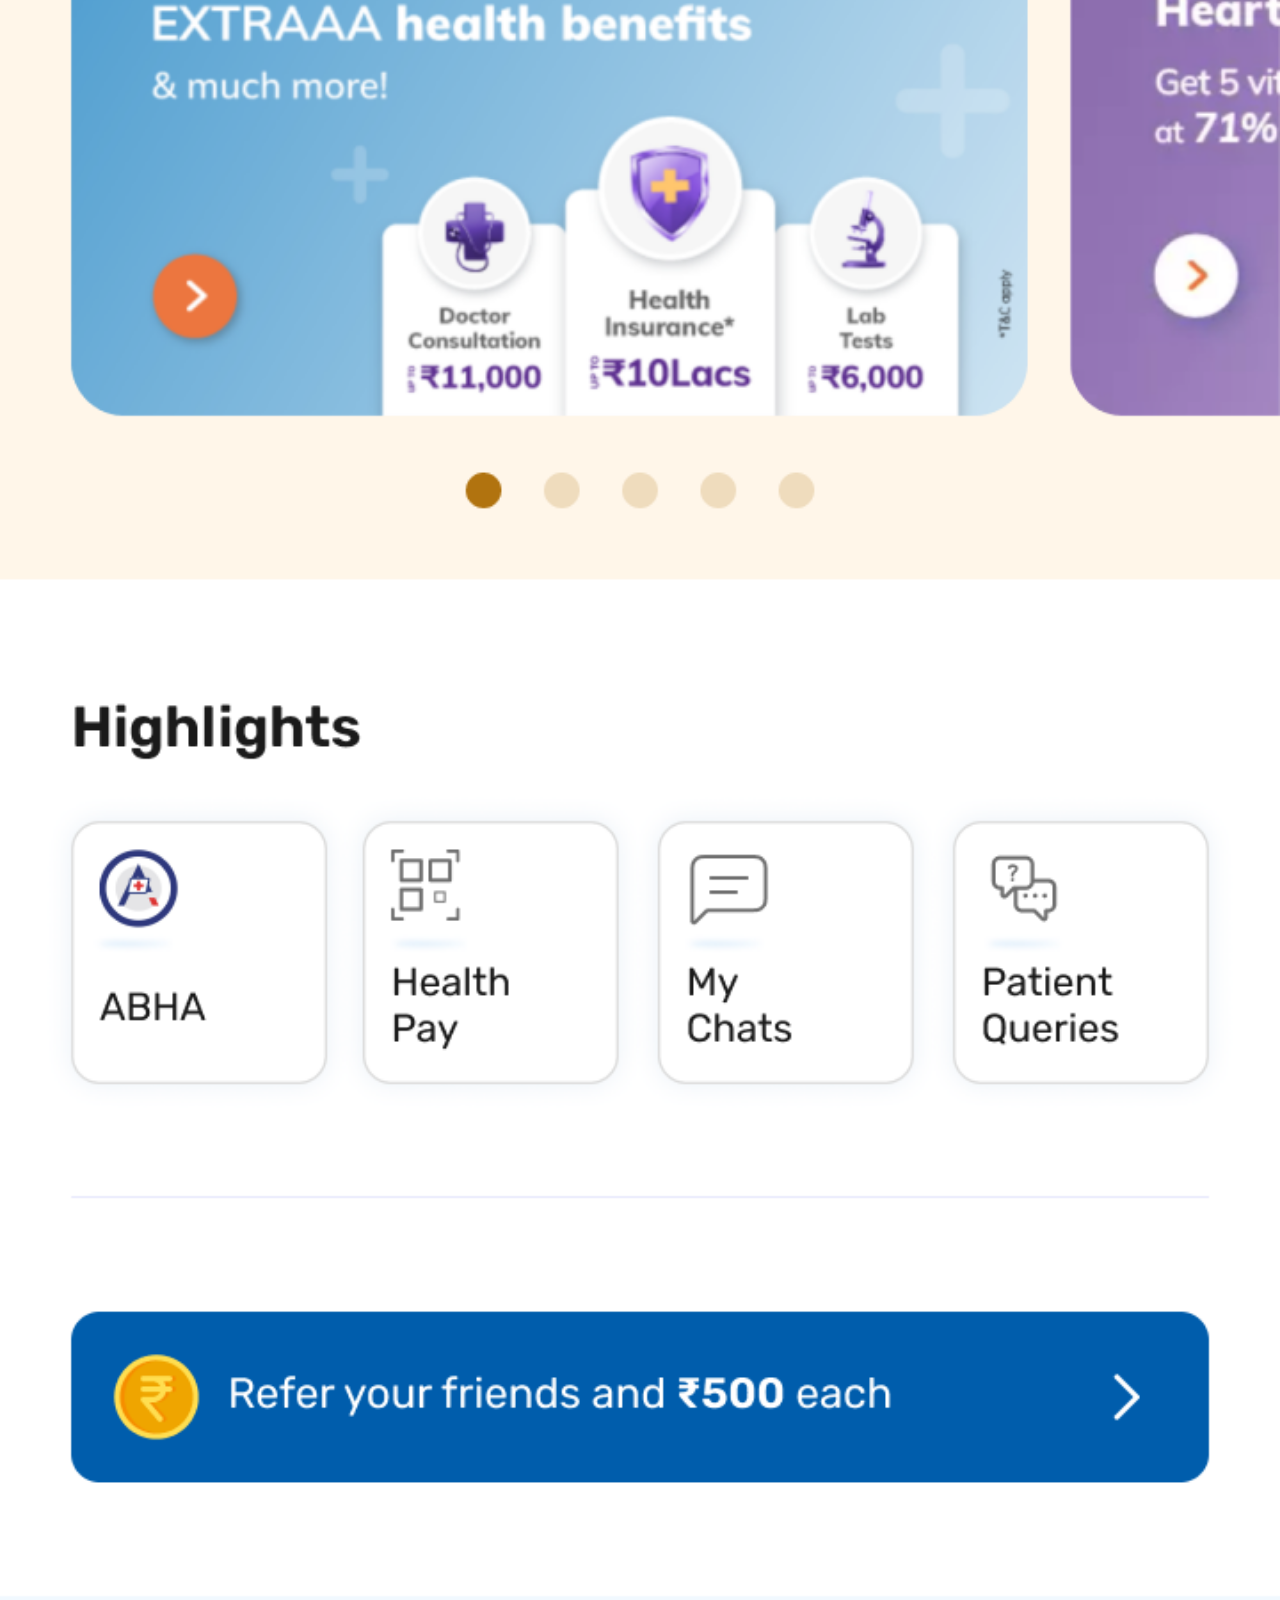
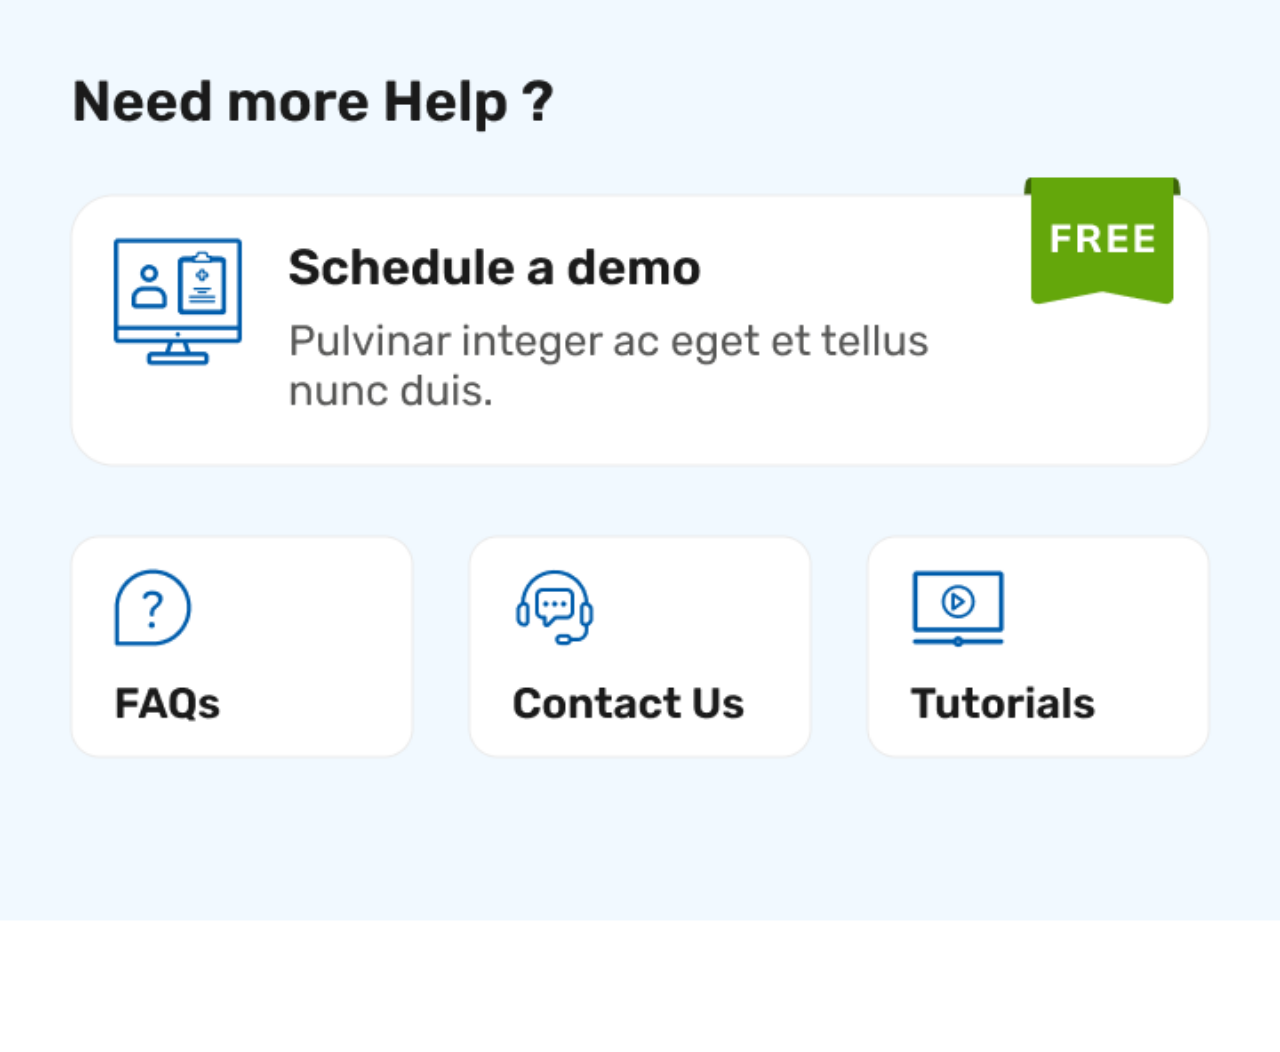
==== commit d9a6e677: "MOD | final" ====
--- a/index.html
+++ b/index.html
@@ -22,15 +22,14 @@
   </head>
   <body>
     <div id="content">
-      <div id="overlay" style="position: fixed; top: 0; bottom: 0; left: 0; right: 0; pointer-events: none;" />
       <div id="popup" style="position: fixed; bottom: 10px; left: 10px; right: 10px; background: #F1F9FF; padding: 20px; z-index: 9999; border-radius: 20px; border: 1px solid #005DAC; display: none;">
         <p>You seem to want to experience more of the features. Please tap the button below to receive a call back within 5 minutes.</p>
         <div style="padding: 10px; text-align: center; background: #005DAC; border-radius: 10px; color: white;">Get a callback</div>
       </div>
       <div id="loader" style="position: fixed; top: 0; left: 0; right: 0; height: 3px; background: #005DAC; z-index: 999; width: 0px;"></div>
       <img src="https://atharvadeolalikar.github.io/bfhl-pwa/images/homepage-v3.png" class="homepage"/>
-      <div id="add-appt-btn" style="position: absolute; top: 130px; left: 20px; height: 45px; width: 150px; z-index: 999"></div>
-      <div id="patient-list-btn" style="position: fixed; bottom: 15px; left: 80px; height: 50px; width: 80px; z-index: 999; "></div>
+      <div id="add-appt-btn" class="btn" style="position: absolute; top: 130px; left: 20px; height: 45px; width: 150px; z-index: 999"></div>
+      <div id="patient-list-btn" class="btn" style="position: fixed; bottom: 15px; left: 80px; height: 50px; width: 80px; z-index: 999; background: cyan;"></div>
       <img src="https://atharvadeolalikar.github.io/bfhl-pwa/images/nav-2.png" class="homeNav">
       <p class="docName" id="docName"></p>
       <script src="js/app.js"></script>
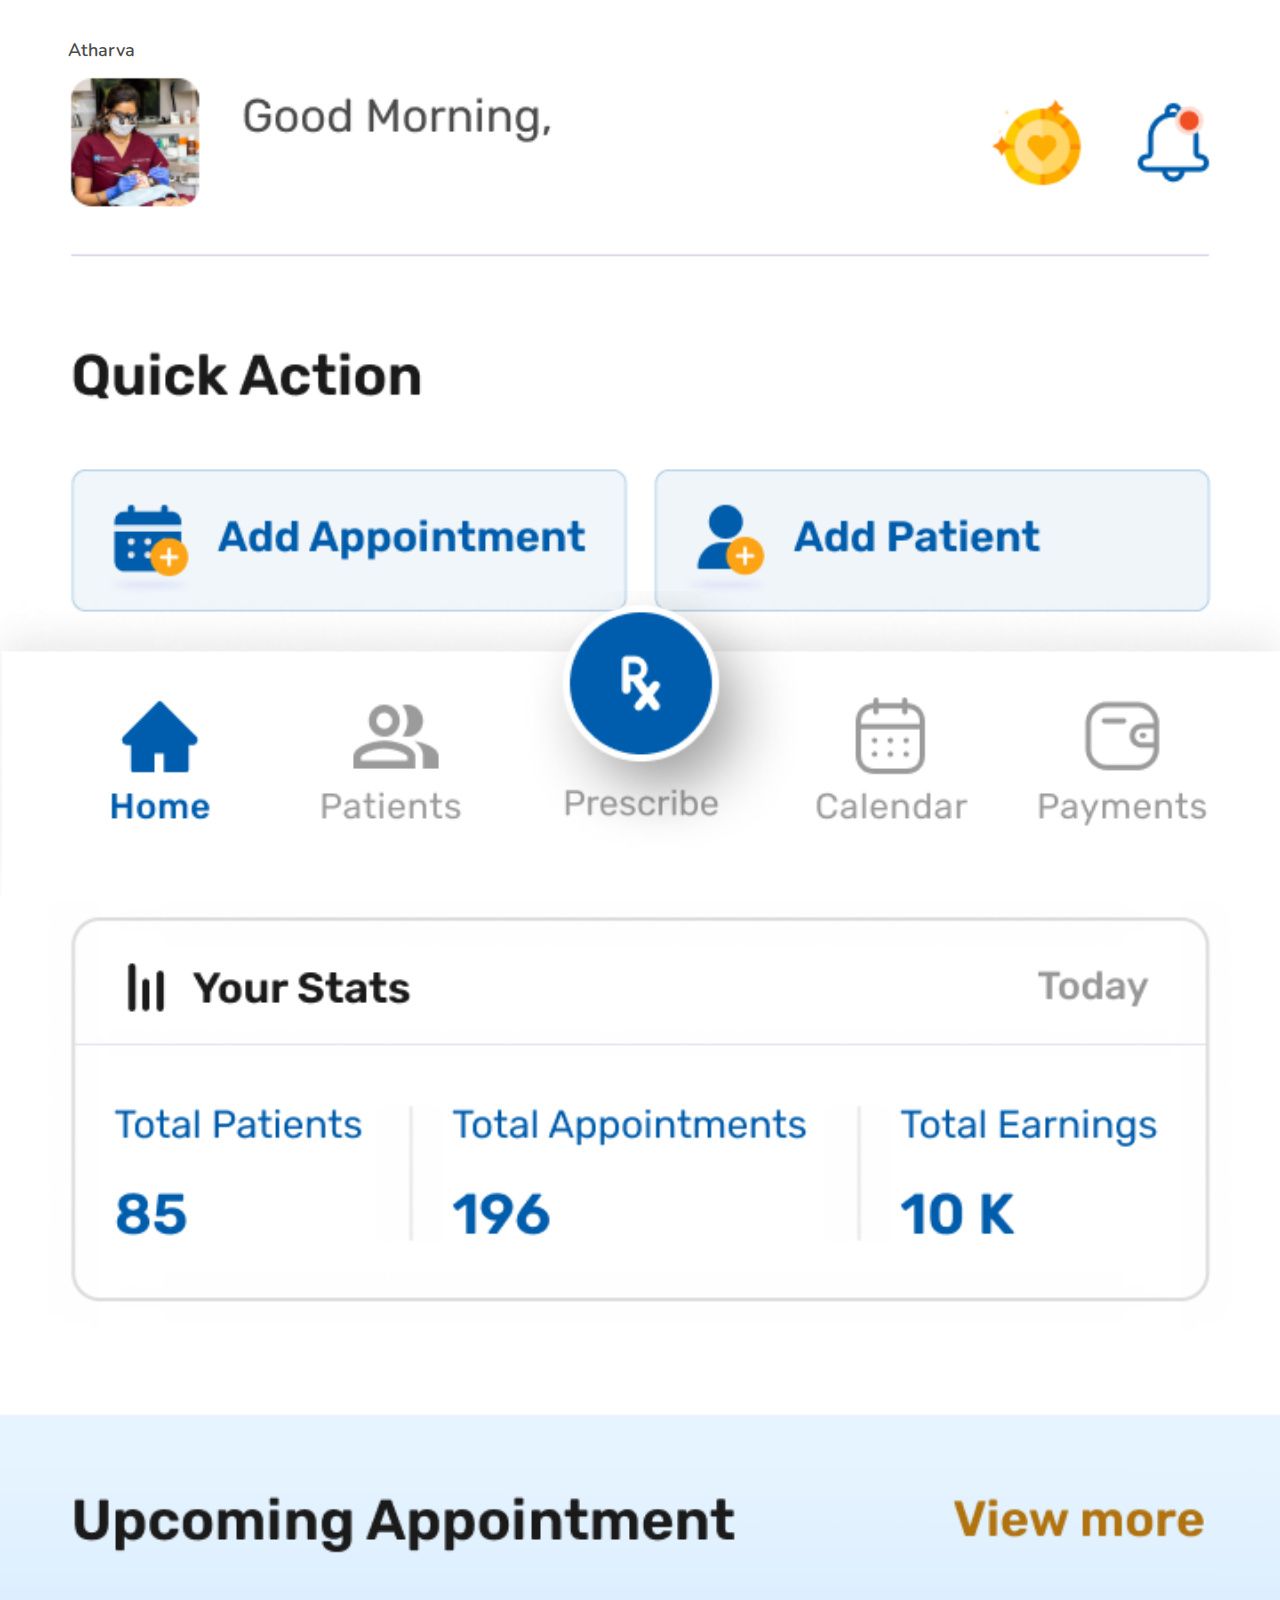
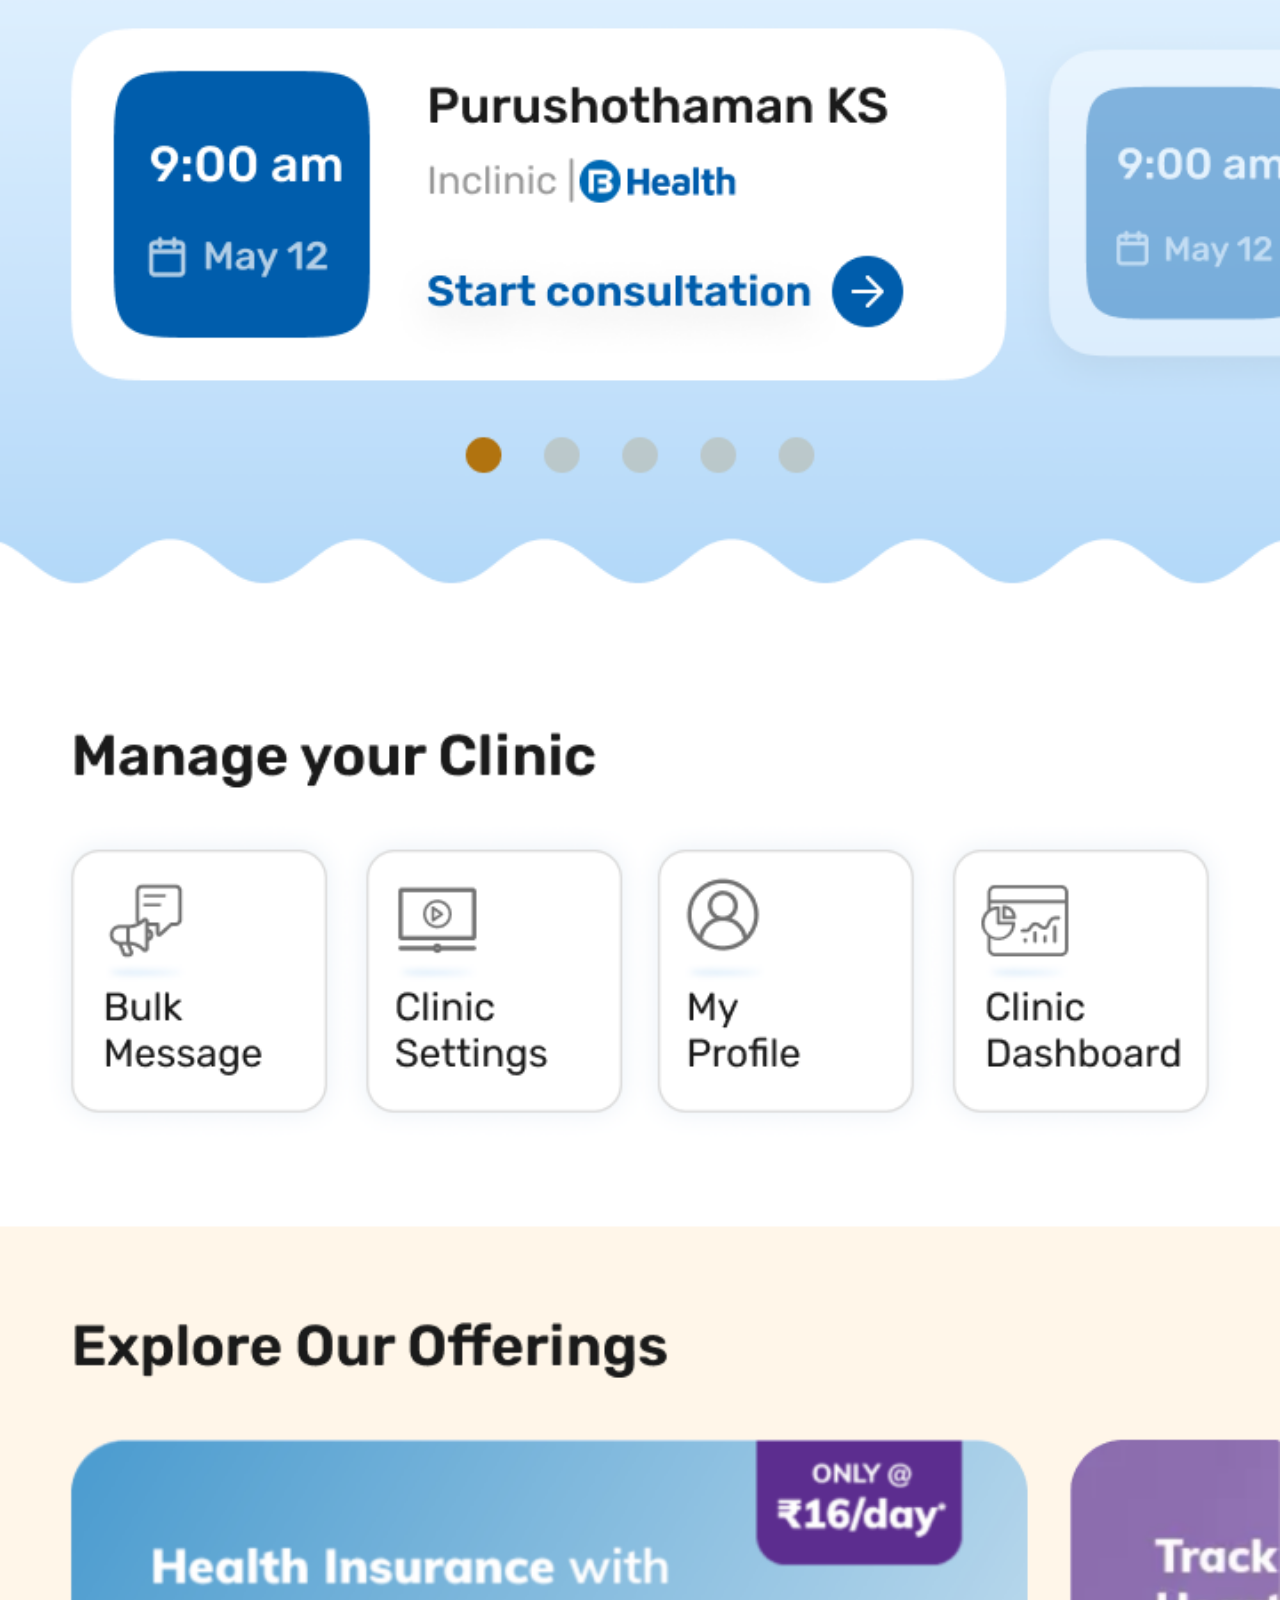
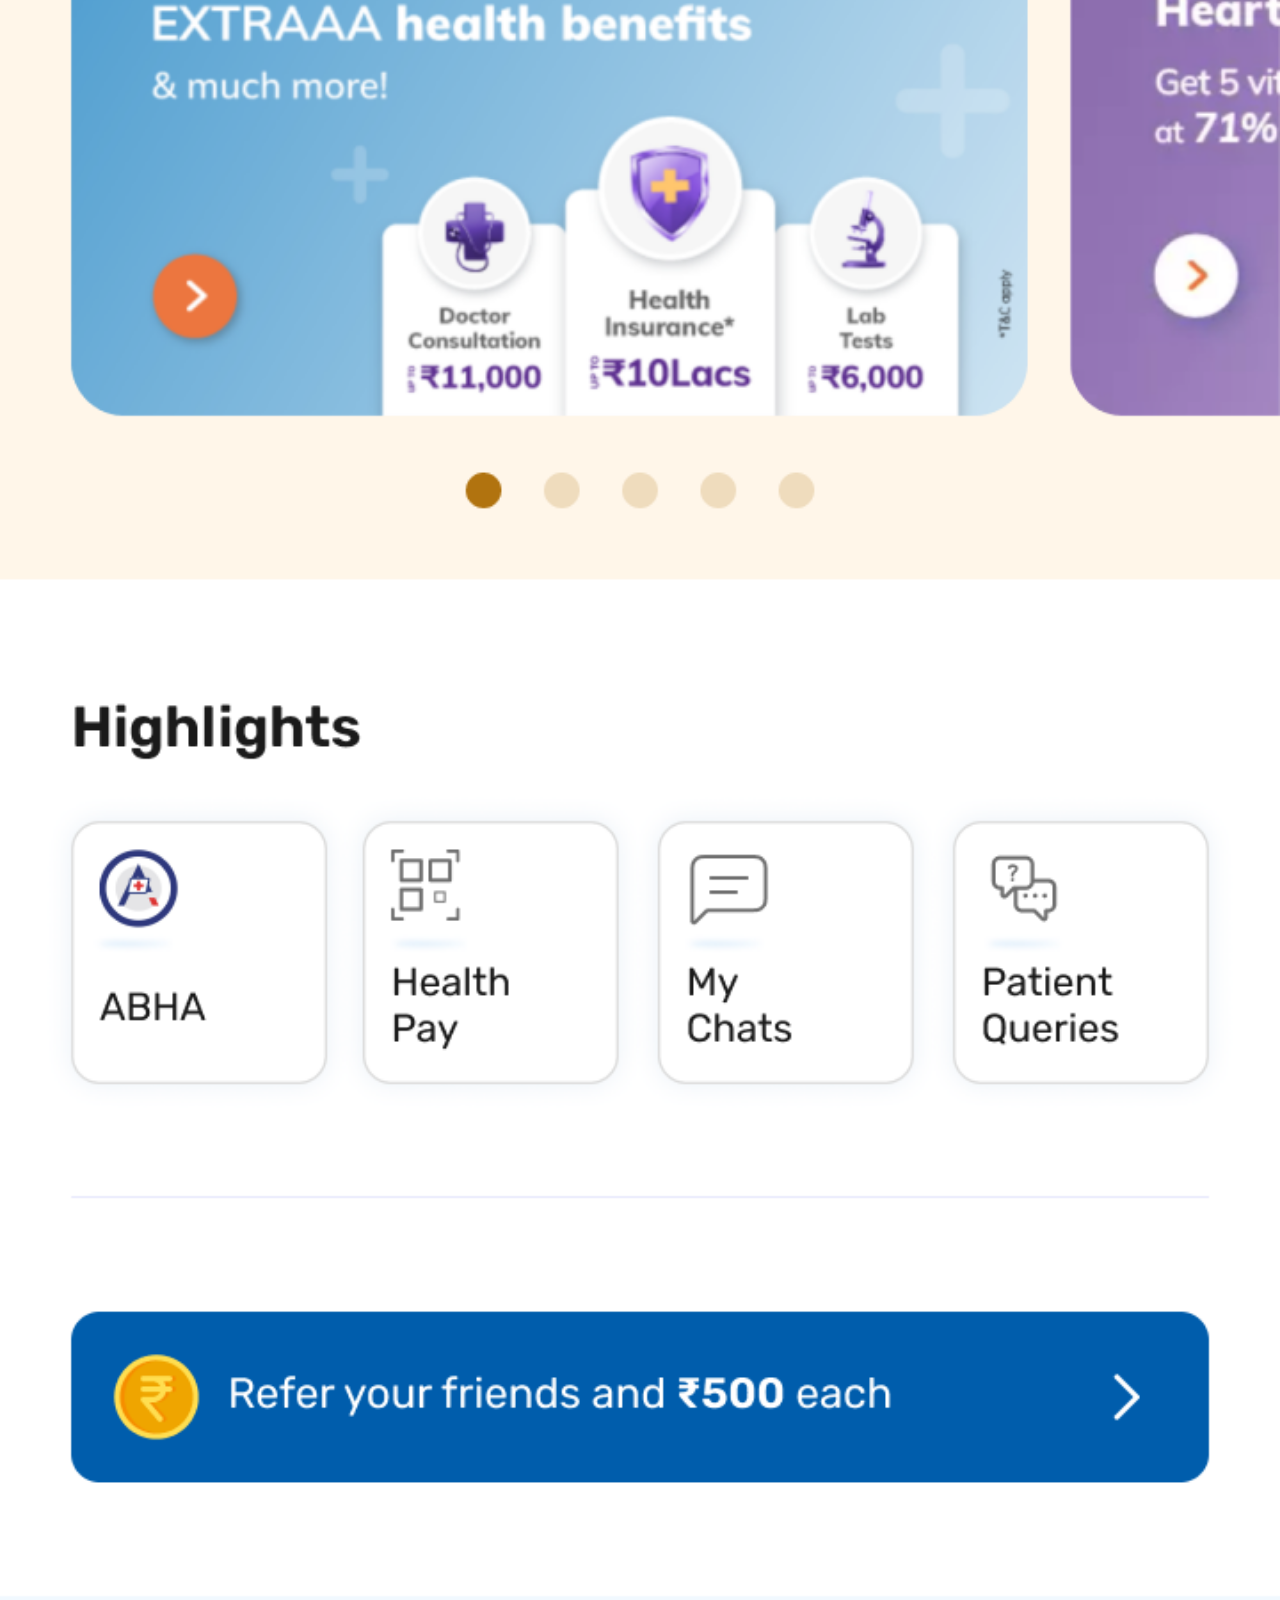
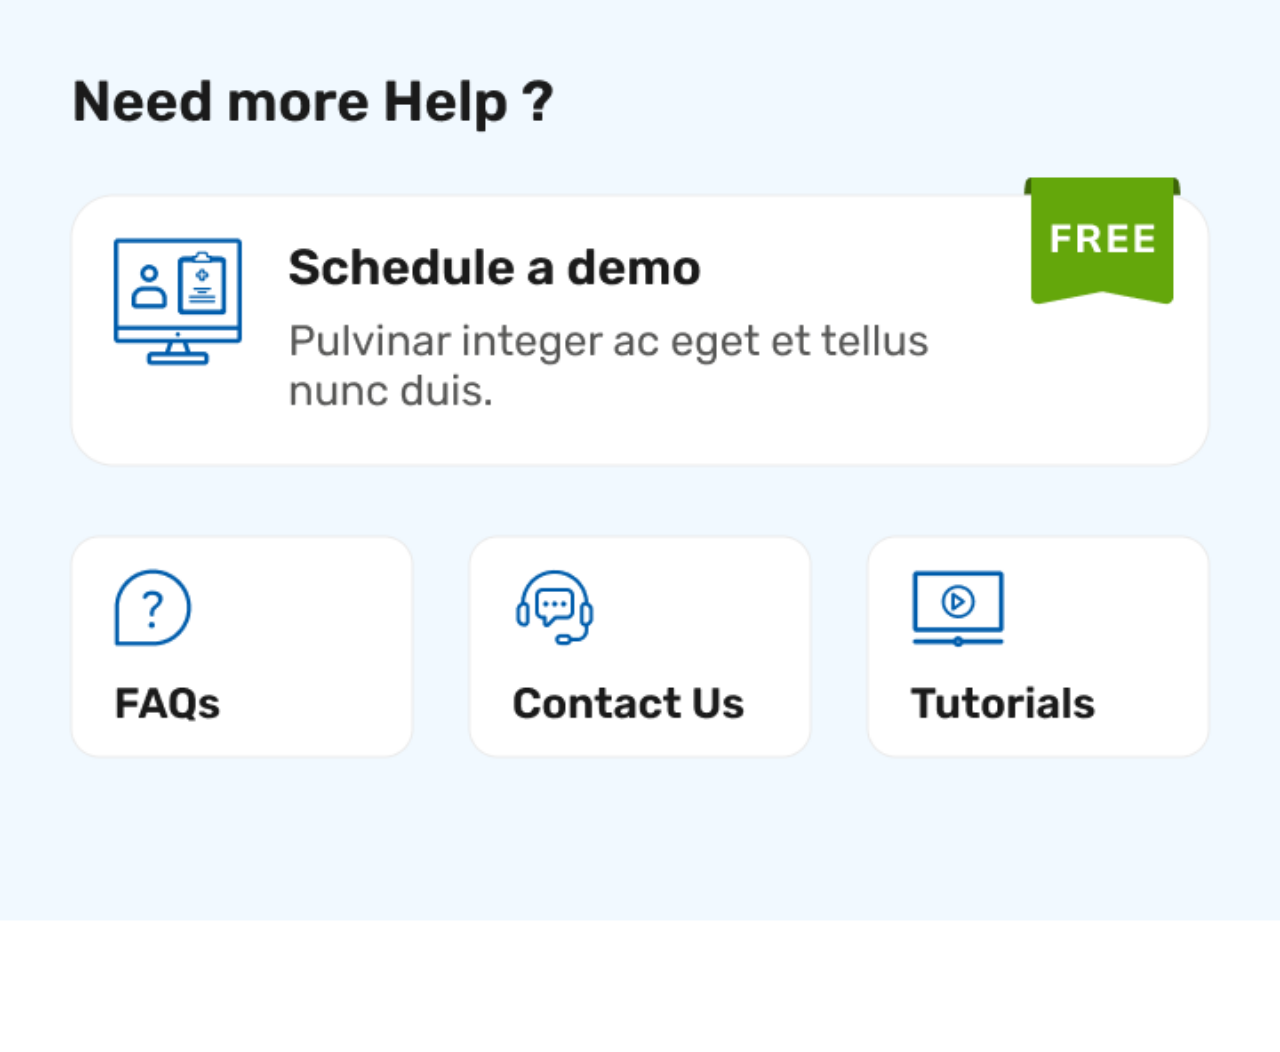
==== commit d2e33906: "MOD | app" ====
--- a/index.html
+++ b/index.html
@@ -29,11 +29,10 @@
       <div id="loader" style="position: fixed; top: 0; left: 0; right: 0; height: 3px; background: #005DAC; z-index: 999; width: 0px;"></div>
       <img src="https://atharvadeolalikar.github.io/bfhl-pwa/images/homepage-v3.png" class="homepage"/>
       <div id="add-appt-btn" class="btn" style="position: absolute; top: 130px; left: 20px; height: 45px; width: 150px; z-index: 999"></div>
-      <div id="patient-list-btn" class="btn" style="position: fixed; bottom: 15px; left: 80px; height: 50px; width: 80px; z-index: 999; background: cyan;"></div>
+      <div id="patient-list-btn" class="btn" style="position: fixed; bottom: 15px; left: 80px; height: 50px; width: 80px; z-index: 999; "></div>
       <img src="https://atharvadeolalikar.github.io/bfhl-pwa/images/nav-2.png" class="homeNav">
       <p class="docName" id="docName"></p>
-      <script src="js/app.js"></script>
-      <script src="js/animation.js"></script>
     </div>
   </body>
+  <script src="js/app.js"></script>
 </html>
